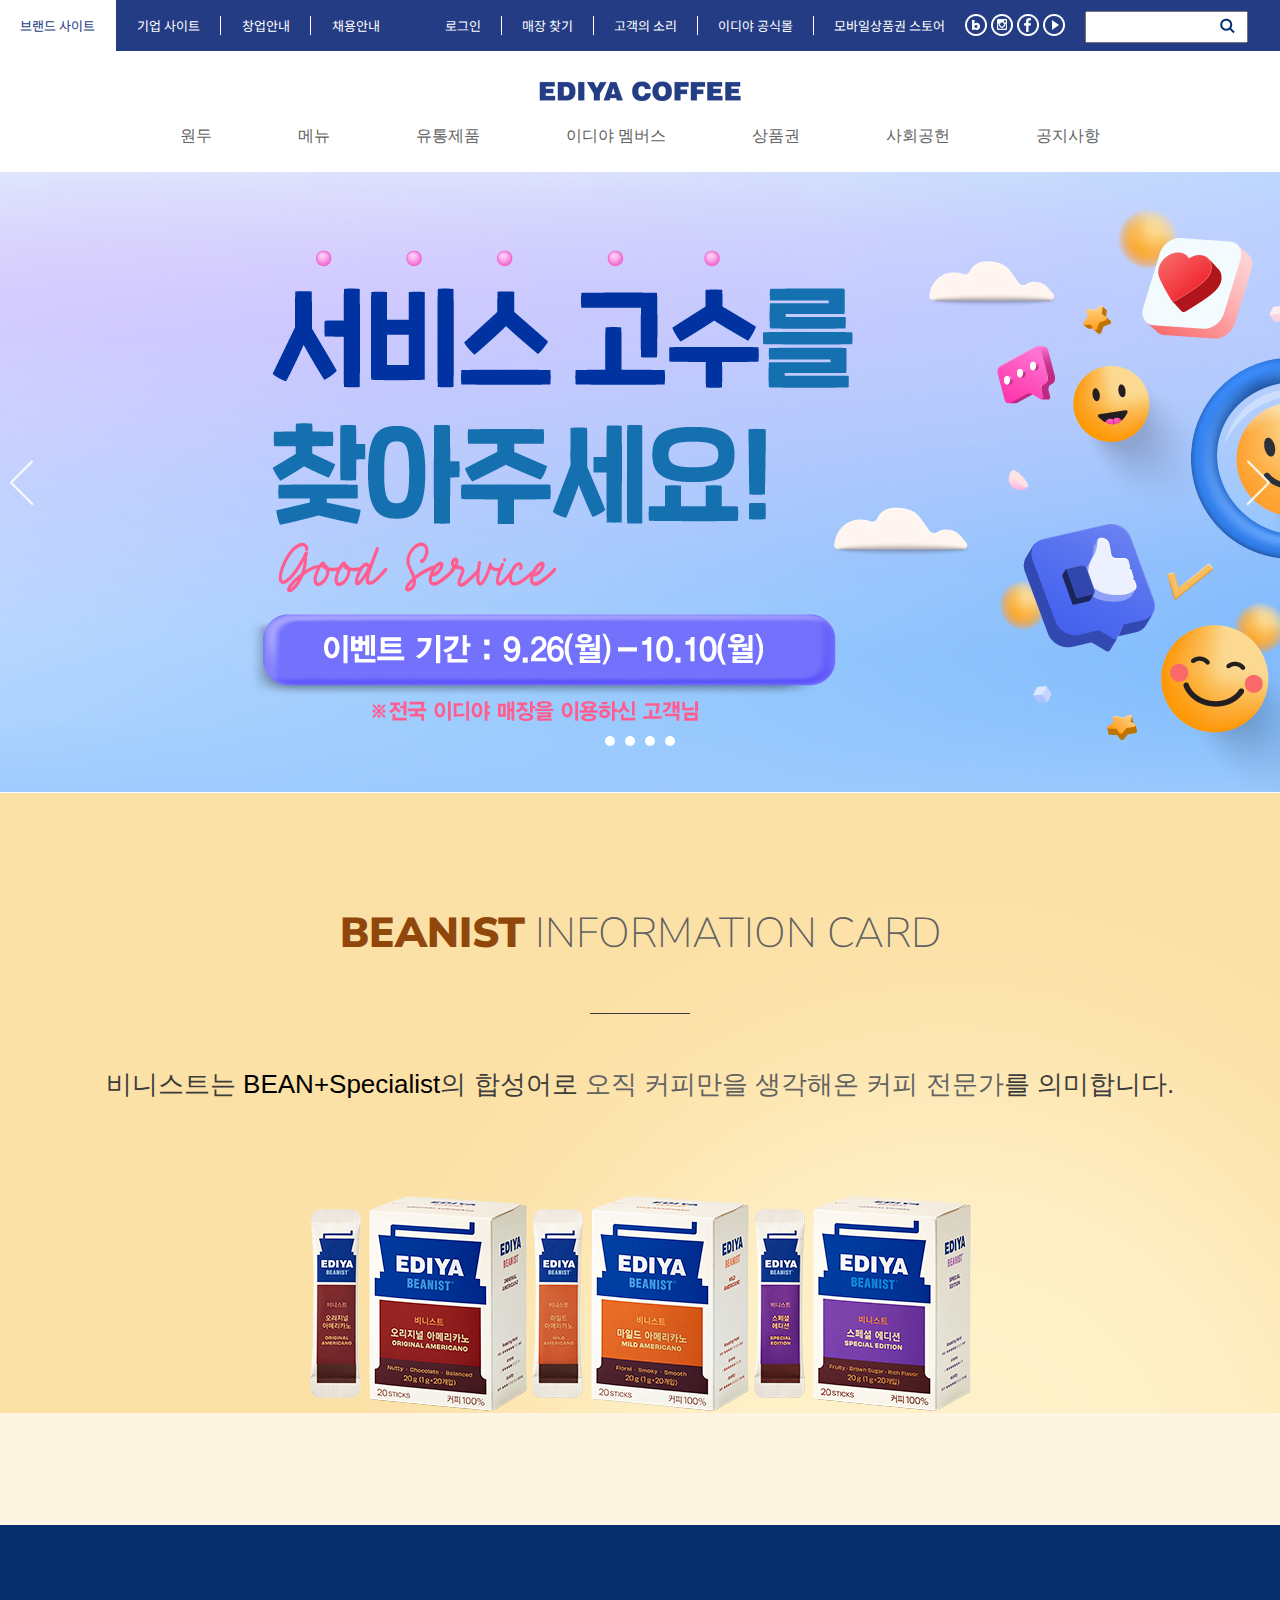
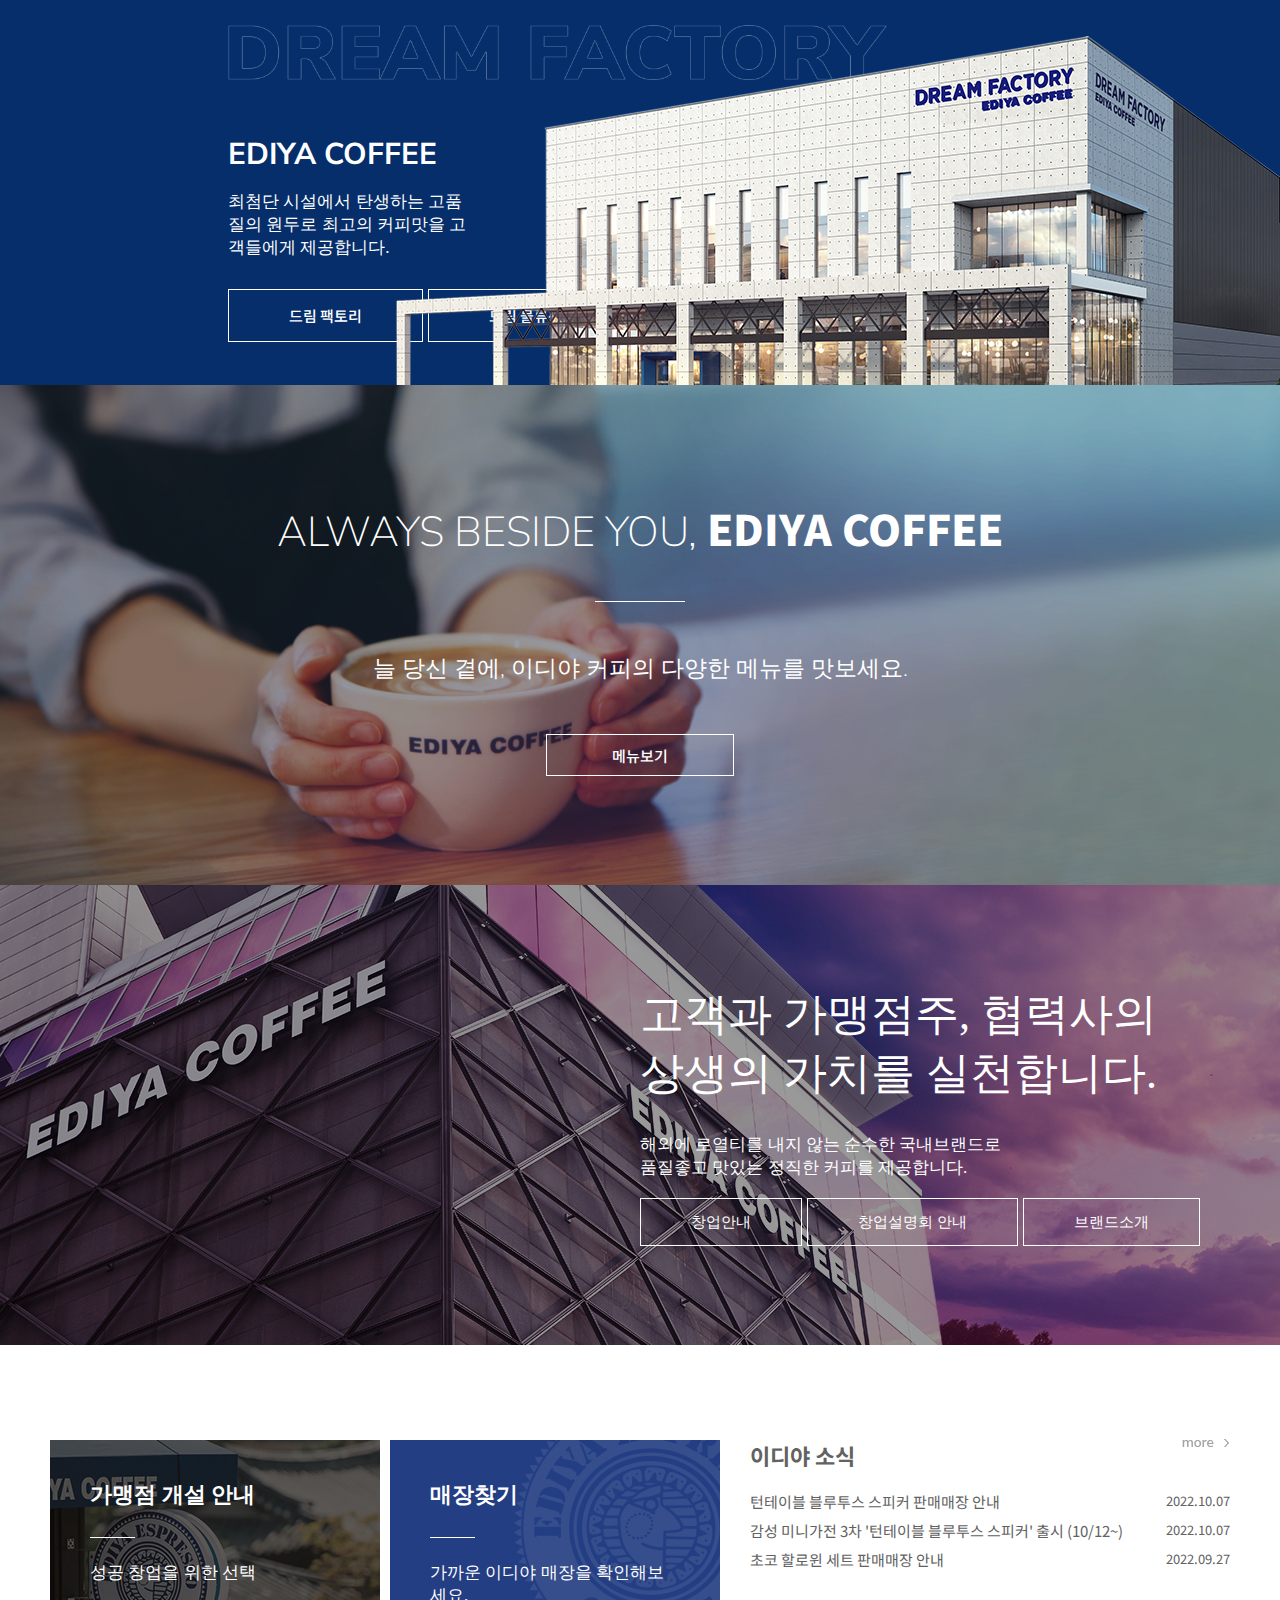
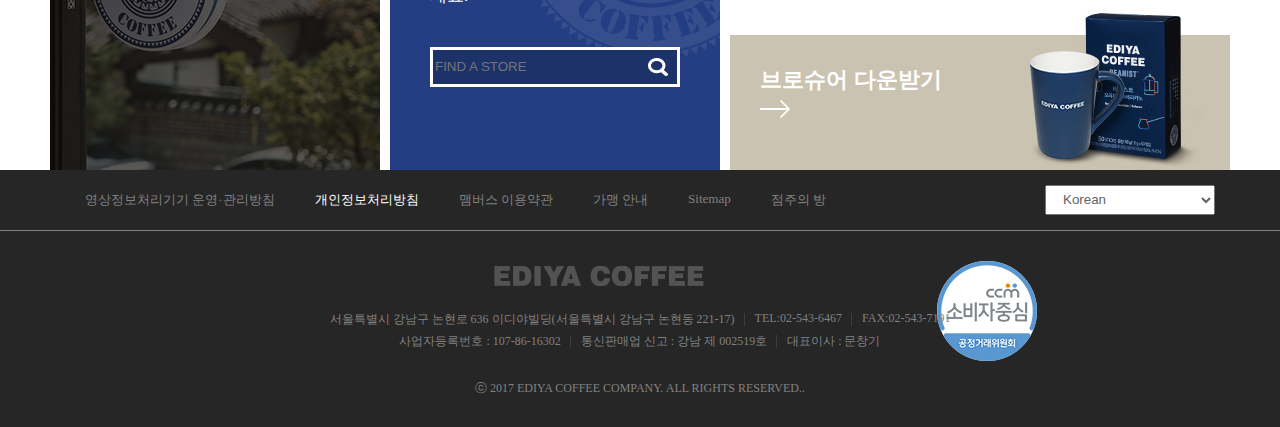
==== index.html @ 4449984d "edit" ====
<!DOCTYPE html>
<html lang="en">
<head>
    <meta charset="UTF-8">
    <meta http-equiv="X-UA-Compatible" content="IE=edge">
    <meta name="viewport" content="width=device-width, initial-scale=1.0">

    <meta property="og:url"                content="https://operation-cwal.github.io/EDIYA-COFFEE/" />
    <meta property="og:type"               content="website" />
    <meta property="og:title"              content="이디야 커피" />
    <meta property="og:description"        content="ediya coffee" />
    <meta property="og:image"              content="img/top_logo.gif" />
    
    <meta property="twitter:url"                content="https://operation-cwal.github.io/EDIYA-COFFEE/" />
    <meta property="twitter:card"               content="website" />
    <meta property="twitter:site"               content="img/top_logo.gif" />
    <meta property="twitter:title"              content="이디야 커피" />
    <meta property="twitter:description"        content="ediya coffee" />
    <meta property="twitter:image"              content="img/top_logo.gif" />

    
    
    <title>Document</title>
    
    <link rel = "stylesheet" href = "./css/EDIYA COFFEE_main page.css">
</head>
<body>
    <header class = "top_nav">
        <div class = "top_align">
            <ul class = "nav_1"> 
                <li class = "on">
                    <a href = "#"> 브랜드 사이트 </a>
                </li>
                <li>
                    <a href = "#"> 기업 사이트 </a>
                </li>
                <li>
                    <a href = "#"> 창업안내 </a>
                </li>
                <li>
                    <a href = "#"> 채용안내 </a>
                </li>
            </ul>
            <div class = "nav">
                <ul class = "nav_2">    
                    <li>
                        <a href = "#"> 로그인 </a>
                    </li>
                    <li>
                        <a href = "#"> 매장 찾기 </a>
                    </li>
                    <li>
                        <a href = "#"> 고객의 소리 </a>
                    </li>
                    <li>
                        <a href = "#"> 이디야 공식몰 </a>
                    </li>
                    <li>
                        <a href = "#"> 모바일상품권 스토어 </a>
                    </li>
                </ul>
                <div class = "icon">
                    <a href = "https://blog.naver.com/ediya-coffee"><img src = "img/top_sns01.png"></a>
                    <a href = "https://www.instagram.com/ediya.coffee/"><img src = "img/top_sns02.png"></a>
                    <a href = "https://www.facebook.com/iEDIYA"><img src = "img/top_sns03.png"></a>
                    <a href = "https://www.youtube.com/channel/UCK45lxAV_92LqR2DcQCP8Qg?view_as=subscriber"><img src = "img/top_sns04.png"></a>
                </div>
                <div class = "search">
                    <form action = "#" method="post" id = "ediyaSform">
                        <input type = "text" name = "search_key" id = "ediyaSearch" placeholder>
                        <a style = "cursor:pointer;" onclick = "ediyaSearch_c('')">
                            <span class = "blind">검색</span>
                        </a>
                    </form>
                </div>
            </div>
        </div>
        <div class = "title">
            <a href = "http://127.0.0.1:5500/EDIYA%20COFFEE/EDIYA%20COFFEE_main%20page.html"><img src = "./img/top_logo.gif" alt = ""></a>
            <ul class = "sub_title">
                <li>
                    <a href = "#">원두</a>
                </li>
                <li>
                    <a href = "#">메뉴</a>
                </li>
                <li>
                    <a href = "#">유통제품</a>
                </li>
                <li>
                    <a href = "#">이디야 멤버스</a>
                </li>
                <li>
                    <a href = "#">상품권</a>
                </li>
                <li>
                    <a href = "#">사회공헌</a>
                </li>
                <li>
                    <a href = "#">공지사항</a>
                </li>
            </ul>
        </div>
    </header>
    <main>
        <div class = "visual_1">
            <div class = "slider">
                <a href = "#"><img src = "./img/서비스고수 640.jpg" alt = "page1"></a>
                <a href = "#"><img src = "./img/하나원큐페이640.jpg" alt = "page2"></a>
                <a href = "#"><img src = "./img/타임립스 640.jpg" alt = "page3"></a>
                <a href = "#"><img src = "./img/살얼음식혜 640.jpg" alt = "page4"></a>
            </div>
            <div class = "page_btn">
                <div class = "page_a_btn">
                    <a href = "#"><img src="./img/main_visual_prev.png"></a>
                    <a href = "#"><img src="./img/main_visual_next.png"></a>
                </div>
                <ul class = "page_c_btn">
                    <li>
                        <input id = "page_c_btn_1" type = "checkbox">
                        <label for = "page_c_btn_1"> </label>
                    </li>
                    <li>
                        <input id = "page_c_btn_2" type = "checkbox">
                        <label for = "page_c_btn_2"> </label>
                    </li>
                    <li>
                        <input id = "page_c_btn_3" type = "checkbox">
                        <label for = "page_c_btn_3"> </label>
                    </li>
                    <li>
                        <input id = "page_c_btn_4" type = "checkbox">
                        <label for = "page_c_btn_4"> </label>
                    </li>
                </ul>
            </div>
        </div>
        <div class = "visual_2">
            <div class = "title_beanist">
            <h2>
                <em>BEANIST</em>
                INFORMATION CARD
            </h2>
            <H3>비니스트는 <em>BEAN+Specialist</em>의 합성어로 <em>오직 커피만을 생각해온 커피 전문가</em>를 의미합니다.</H3>
            </div>
            <div class = "beanist_pic">
                <ul>
                    <li class = "americano">
                        <a href = "#"><img src="./img/main_beanist_ame01.png"></a>
                        <a href = "#"><img src="./img/main_beanist_ame02.png"></a>
                        <a href = "#"><img src="./img/main_beanist_ame03.png"></a>
                    </li>
                    <li class = "latte">
                        <a href = "#"><img src="./img/main_beanist_latte01.png"></a>
                        <a href = "#"><img src="./img/main_beanist_latte02.png"></a>
                        <a href = "#"><img src="./img/main_beanist_latte03.png"></a>
                        <a href = "#"><img src="./img/main_beanist_latte04.png"></a>
                    </li>
                    <li class = "coffee_mix">
                        <a href = "#"><img src="./img/main_beanist_mix01.png"></a>
                        <a href = "#"><img src="./img/main_beanist_mix02.png"></a>
                    </li>
                </ul>
            </div>
        </div>
        <div class = "dream_factory">
            <div class = "df_text">
                <h2>
                <em>DREAM FACTORY</em>
                EDIYA COFFEE
                </h2>
                <p>
                    최첨단 시설에서 탄생하는 고품질의 원두로
                    <span>최고의 커피맛을 고객들에게 제공합니다.</span>
                </p>
                <div class = "df_link">
                    <a href = "#">드림 팩토리</a>
                    <a href = "#">드림 물류센터</a>
                </div>
            </div>
            <div class = "df_img">
                <img src="./img/dream_factory.png">
            </div>
        </div>
        <div class = "beside">
            <div class = "beside_title">
                <h2>ALWAYS BESIDE YOU, <em>EDIYA COFFEE</em></h2>
                <h3>늘 당신 곁에, 이디야 커피의 다양한 메뉴를 맛보세요.</h3>
            </div>
            <div class = "beside_menu">
                <a href = "#">메뉴보기</a>
            </div>
        </div>
        <div class = "brand">
            <div class = "brand_text">
                <div class = "brand_title">
                    <h2>
                        고객과 가맹점주, 협력사의 
                        <br>상생의 가치를 실천합니다.
                    </h2>
                    <p>
                        해외에 로열티를 내지 않는 순수한 국내브랜드로
                        <br>품질좋고 맛있는 정직한 커피를 제공합니다.
                    </p>
                </div>
                <div class = "brand_menu">
                    <a href = "#">창업안내</a>
                    <a href = "#">창업설명회 안내</a>
                    <a href = "#">브랜드소개</a>
                </div>
            </div>
        </div>
        <div class = "bottom_menu">
            <ul>
                <li class = "box_1">
                    <a href = "#"></a>
                    <h2>가맹점 개설 안내</h2>
                    <p>성공 창업을 위한 선택</p>
                </li>
                <li class = "box_2">
                    <h2>매장찾기</h2>
                    <p>가까운 이디야 매장을 확인해보세요.</p>
                    <div class = "store_search">
                        <form id = "findstore" method = "post">
                            <input type = "text" name = "search_key" id = "Searchstore" placeholder = "FIND A STORE">
                            <a style = "cursor:pointer;" onclick = "Searchstore('')">
                                <span class = "blind">검색</span>
                            </a>    
                        </form>
                    </div>
                </li>
            </ul>
            <div class = "box_3">
                <div class = "msg_board">
                    <div class = "msg_text">
                        <h2>이디야 소식</h2>
                        <div class = "more_btn">
                            <a href = "#">
                                <img src = "./img/main_news_more.png">
                            </a>
                        </div>
                    </div>
                    <div class = "msgs">
                        <ul>
                            <li>
                                <a href = "#">턴테이블 블루투스 스피커 판매매장 안내</a>
                                <span>2022.10.07</span>
                            </li>
                            <li>
                                <a href = "#">감성 미니가전 3차 '턴테이블 블루투스 스피커' 출시 (10/12~)</a>
                                <span>2022.10.07</span>
                            </li>
                            <li>
                                <a href = "#">초코 할로윈 세트 판매매장 안내</a>
                                <span>2022.09.27</span>
                            </li>
                        </ul>
                    </div>
                </div>
                <div class = "brochure">
                    <a href = "#"></a>
                    <h2>브로슈어 다운받기</h2>
                    <img src = "img/main_brochure_img.png">
                </div>
            </div>
        </div>
    </main>
    <footer>
        <div class = "bot_align">
            <div class = "bot_list">
                <ul class = "bot_nav">
                    <li>
                        <a href = "#"> 영상정보처리기기 운영·관리방침</a>
                    </li>
                    <li>
                        <a href = "#"> 개인정보처리방침</a>
                    </li>
                    <li>
                        <a href = "#"> 맴버스 이용약관</a>
                    </li>
                    <li>
                        <a href = "#"> 가맹 안내</a>
                    </li>
                    <li>
                        <a href = "#"> Sitemap</a>
                    </li>
                    <li>
                        <a href = "#"> 점주의 방</a>
                    </li>
                </ul>
                <select class = "bot_lang">
                    <option>Korean</option>
                    <option>English</option>
                    <option>chinese</option>
                </select>
            </div>
            <div class = "bot_ccm">
                <img src = "img/footer_ccm (1).png">
            </div>
            <div class = "bot_text">
                <div class = "bot_logo">
                    <img src = "img/bottom_logo.gif">
                </div>
                <div class = "bot_menu">
                    <ul class = "bot_address">
                        <li>
                            <span>서울특별시 강남구 논현로 636 이디야빌딩(서울특별시 강남구 논현동 221-17)</span>
                        </li>
                        <li>
                            <span>TEL:02-543-6467</span>
                        </li>
                        <li>
                            <span>FAX:02-543-7191</span>
                        </li>
                    </ul>
                    <ul class = "bot_address2">
                        <li>
                            <span>사업자등록번호 : 107-86-16302</span>
                        </li>
                        <li>
                            <span>통신판매업 신고 : 강남 제 002519호</span>
                        </li>
                        <li> 
                            <span>대표이사 : 문창기</span>
                        </li>
                    </ul>
                </div>
                <div class = "bot_copyright">
                    <p>ⓒ 2017 EDIYA COFFEE COMPANY. ALL RIGHTS RESERVED..</p>
                </div>
            </div>
        </div>
    </footer>
</body>
</html>
---- css/EDIYA COFFEE_main page.css ----
@import url("./common.css");
@import url("https://fonts.googleapis.com/css2?family=Noto+Sans+KR&display=swap");
@import url('https://fonts.googleapis.com/css2?family=Noto+Sans+KR:wght@400;500&display=swap');
@import url('https://fonts.googleapis.com/css2?family=Noto+Sans+KR:wght@400;500&family=Nunito+Sans:wght@900&display=swap');
@import url('https://fonts.googleapis.com/css2?family=Noto+Sans+KR:wght@400;500&family=Nunito+Sans:wght@200;900&display=swap');
/* *{
    border: 1px solid red;  
} */

/* ------------------------------헤더------------------------------ */

.top_nav{
    background-color: #fff;
    padding:0;
    display:block;
    position:relative;
}
.top_align{
    background-color: #243c84;
    justify-content: space-between;
    align-items: center;
    display:flex;
    font-family: 'Noto Sans KR', sans-serif;
}
.top_align .nav_1{
    display:flex;
    justify-content: center;
    align-items: center;
    flex-wrap:wrap;
}

.top_align .nav_1 li{
    font-size:13px;
    padding:16px 0;
}
.top_align .nav_1 li a{
    color:#fff;
}
.top_align .nav_2 li a{
    color:#fff;
}
.top_align .nav_2{
    display:flex;
    justify-content: center;
    align-items: center;
    flex-wrap:wrap;
}
.top_align .nav_2 li{
    margin:0 0 0 0;
    font-size:13px;
}
.top_align .icon{
    margin: 6px 20px 0 0;
}
.top_align .icon a{
    margin:0px auto;
}
.top_align .search form{
    position:relative;
    float:left;
    width:195px;
}
.top_align .search form input{
    width:163px; height:32px
}

.top_align .search form a{
    position:absolute;
    right:40px; top:10px;
    display:block;
    width:20px; height:30px;
    background:url("../img/icon_search.gif") no-repeat;
    text-decoration:none;
}
.top_align .search form a .blind{
    display:none;
}
.title{
    position:sticky;
    margin-top: 30px;
}
.title a{}
.title a img{
    display:flex;
    margin:0px auto;
}
.title ul{
    justify-content: center;
    align-items: center;
}
.title ul li{}
.title .sub_title{
    display:flex;
    justify-content: center;
    align-items: center;
}
.title .sub_title li{
    margin:25px 43px;
    font-size:16px;
}
.top_align .nav{
    display:flex;
}

.top_align .nav_1 li::before{
    content:"";
    border-left:1px solid #243c84;
    margin: 0 0 0 20px;
}
.top_align .nav_1 .on::before{
    border-left:0;
}
.top_align .nav_1 li::after{
    content:"";
    border-left:1px solid #fff;
    margin: 0 0 0 20px;
}
.top_align .nav_1 li:nth-child(4)::after{
    content:"";
    border-left:0;
}
.top_align .nav_1 .on{
    background-color: #fff;
    font-family: 'Noto Sans KR', sans-serif;
}
.top_align .nav_1 .on a{
    color:#243c84;
}

.top_align .nav .nav_2 li::after{
    content:"";
    border-left:1px solid #fff;
    margin:20px;
}

.top_align .nav .nav_2 li:nth-child(5)::after{
    margin:0 20px 0 0;
    border-left:0;
}

/* ------------------------------헤더 end------------------------------*/

/* ------------------------------메인 배너------------------------------ */
.visual_1{
    position:relative;
}
.visual_1 .slider{
    display:flex;
}
.visual_1 .slider a{}
.visual_1 .slider a:nth-child(1){}
.visual_1 .slider a:nth-child(2){}
.visual_1 .slider a:nth-child(3){}
.visual_1 .slider a:nth-child(4){}
.visual_1 .slider a img{}
.visual_1 .page_btn{
    width:100%;
}
.visual_1 .page_btn .page_a_btn{
    position:absolute;
    width:100%;
    top:50%;
}
.visual_1 .page_btn .page_a_btn a:nth-child(1){
    position: absolute;
    left:10px;
    top:0%;
    transform: translateY(-50%);
}
.visual_1 .page_btn .page_a_btn a:nth-child(2){
    position: absolute;
    right:10px;
    top:0%;
    transform: translateY(-50%);
}
.visual_1 .page_btn .page_c_btn{
    display:flex;
    position: absolute;
    top:90%; right:50%;
    transform:translateX(50%)
}
.visual_1 .page_btn .page_c_btn input{
    display:none;
}
.visual_1 .page_btn .page_c_btn label{
    display :block;
    width : 10px; height:10px;
    background-color: #fff;
    border-radius: 100%;
    margin: 5px;
}
.visual_1 .page_btn .page_c_btn label:hover{
    background-color: #243c84;
}
.visual_1 .page_btn .page_c_btn input:checked + label{
    background-color: #243c84;
}


/* ------------------------------메인 배너 end-------------------------------- */

/* ------------------------------비니스트 배너-------------------------------- */

.visual_2{
    background: url("../img/main_beanist_bg.gif");
    padding:112px 0 80px;
}

.visual_2 .title_beanist{
}
.visual_2 .title_beanist h2{
    text-align: center;
    font-family: "Nunito Sans", sans-serif;
    font-weight: 100;
    font-size: 42px;
}
.visual_2 .title_beanist h2::after{
    content:"";
    width:100px; height:1px;
    background: #3c3c3c;
    display:block;
    margin:51px auto 0;
}

.visual_2 .title_beanist h2 em{
    font-weight: 900;
    display: inline-block;
    color:#90470c;
    font-style: normal;
}

.visual_2 .title_beanist h3{
    margin:53px 0 60px;
    font-size: 26px;
    text-align: center;
    font-weight: 100;
    color :#3c3c3c;
    font-family: "Noto Sans SC", sans-serif;
}
.visual_2 .title_beanist h3 em:nth-of-type(1){
    font-weight: 500;
    font-style: normal;
    color:#000;
}
.visual_2 .title_beanist h3 em:nth-of-type(2){
    font-weight: 500;
    font-style: normal;
}

.visual_2 .beanist_pic ul{
    display:flex;
    justify-content: flex-start;
    align-items: center;
    text-align: center;
    height:283px;
}
.visual_2 .beanist_pic ul .americano{
    flex-shrink:0;
    width:100%;
}
.visual_2 .beanist_pic ul .americano a{}
.visual_2 .beanist_pic ul .americano a img{}


.visual_2 .beanist_pic ul.latte{
    flex-shrink:0;
    width:100%;
}
.visual_2 .beanist_pic ul .latte a{}
.visual_2 .beanist_pic ul .latte a img{}

.visual_2 .beanist_pic ul .coffee_mix{
    flex-shrink:0;
    width:100%;
}
.visual_2 .beanist_pic ul .coffee_mix a{}
.visual_2 .beanist_pic ul .coffee_mix a img{}

/* ------------------------------비니스트 배너 end------------------------------ */

/* ------------------------------드림 팩토리------------------------------ */

.dream_factory{
    background: url("../img/dream_factory_bg.gif");
    margin:0 auto;
    height:460px;
    background-size: cover;
    position: relative;
    text-align: left;
}
.dream_factory .df_text{
    margin:0 10%;
    padding: 100px 100px 0 100px;
}
.dream_factory .df_text h2{
    font-family: 'Noto Sans KR', sans-serif;
    font-family: 'Nunito Sans', sans-serif;
    color:#fff;
}
.dream_factory .df_text h2 em{
    text-indent: -9999px;
    font-size: 80px;
    display:block;
    font-weight: 900;
    background: url("../img/dream_factory_txt.png") no-repeat;
    background-size: 80%;
}
.dream_factory .df_text p{
    font-size:17px;
    color:#fff;
    padding:15px 0;
    width:30%;
}
.dream_factory .df_text p span{
    font-size:17px;
    color:#fff;
}
.dream_factory .df_text .df_link{
    margin: 30px 0;
    width: 500px;
}
.dream_factory .df_text .df_link a{
    color:#fff;
    border:1px solid #fff;
    font-family: 'Noto Sans KR', sans-serif;
    font-size:15px;
    padding:15px 60px;
    margin: 3px 0 4px;
    font-weight: 500;
}
.dream_factory .df_text .df_link a:nth-child(1){}
.dream_factory .df_text .df_link a:nth-child(2){}
.dream_factory .df_img{
    position:absolute;
    margin: 0 -160px 0 0;
    right:0;
    bottom:0;
}
/* ------------------------------드림 팩토리 end------------------------------ */

/* ------------------------------비사이드------------------------------ */
.beside{
    background: url("../img/block02_bg\ \(1\).jpg");
    height:500px;
    background-size: cover;
    text-align: center;
}
.beside h2{
    font-family: 'Nunito Sans', sans-serif;
    color: #fff;
    font-size: 42px;
    font-weight: 100;
    padding: 112px 0 0;
}
.beside h2 em{
    font-family: 'Noto Sans KR', sans-serif;
    color: #fff;
    font-style: normal;
    font-weight: 900;
}
.beside h2::after{
    content: "";
    background: #fff;
    display:block;
    width:90px; height:1px;
    margin:40px auto 0;
}
.beside h3{
    margin:50px auto;
    color: #fff;
    font-family: 'Nunito Sans', sans-serif;
    font-weight: 100;
}
.beside_menu{
    border:1px solid #fff;
    font-size: 15px;
    font-family: 'Noto Sans KR', sans-serif;
    padding:10px;
    font-weight: 500;
    width:188px;height: 42px;
    margin:0 auto;
}
.beside_menu a{
    color:#fff;
}

/* ------------------------------비사이드 end------------------------------ */

/* ------------------------------브랜드------------------------------ */

.brand{
    background: url("../img/company_bg\ \(1\).jpg");
    background-size: cover;
    height:460px;
    text-align:left;
    padding:100px 0 0 50%;
}
.brand .brand_text{}
.brand .brand_text .brand_title h2{
    color:#fff;
    font-size: 44px;
    font-weight: 100;
}
.brand p{
    color:#fff;
    margin:30px auto;
    font-size: 17px;
}
.brand_menu{}
.brand_menu a{
    border:1px solid #fff;
    color:#fff;
    font-size:15px;
    padding: 15px 50px;
    font-weight: 550;
}
.brand_menu a:nth-child(1){}
.brand_menu a:nth-child(2){}
.brand_menu a:nth-child(3){}

/* ------------------------------브랜드 end------------------------------ */

/* ------------------------------하단 메뉴------------------------------ */

.bottom_menu{
    display:flex;
    align-items:flex-end;
    margin:2% auto 0;
    justify-content: center;
}
.bottom_menu ul{
    display:flex;
}

.bottom_menu ul .box_1{
    background: url("../img/main_franchise_bg\ \(1\).jpg");
    width:330px; height:330px;
    padding:40px;
}
.bottom_menu ul .box_1 a{}
.bottom_menu ul .box_1 h2{
    font-size:22px;
    color:#fff;
}
.bottom_menu ul .box_1 p::before{
    content:"";
    border-bottom:1px solid #fff;
    margin:27px 0 23px 0;
    display:block;
    width:45px;
}
.bottom_menu ul .box_1 p{
    font-size:17px;
    color:#fff;
}

.bottom_menu ul .box_2{
    background: url("../img/main_store_bg\ \(1\).jpg");
    width:330px; height:330px;
    padding: 40px;
    margin:0 10px 0 10px;
}
.bottom_menu ul .box_2 h2{
    font-size:22px;
    color:#fff;
}
.bottom_menu ul .box_2 p{
    font-size:17px;
    color:#fff;
}
.bottom_menu ul .box_2 p::before{
    content:"";
    border-bottom:1px solid #fff;
    margin:27px 0 23px 0;
    display:block;
    width:45px;
}
.bottom_menu ul .box_2 .store_search{
    position:relative;
}
.bottom_menu ul .box_2 .store_search form{}
.bottom_menu ul .box_2 .store_search form input{
    width:100%; height:40px;
    margin:40px 0;
    background-color: #1c3269;
    border:3px solid #fff;
}

.bottom_menu ul .box_2 .store_search form a{
    position:absolute;
    right:0px; top:32%;
    font-size:35px;
    background: url("../img/main_store_btn.png") no-repeat;
    display: block;
    text-decoration: none;
    width:44px; height:44px;
}
.bottom_menu ul .box_2 .store_search form a .blind{
    display: none;
}

.bottom_menu .box_3{
    display:block;
    position: relative;
}
.bottom_menu .box_3 .msg_board{
    margin: 8px 0 0 20px;
    padding:12% 0 0 0;
    
}
.bottom_menu .box_3 .msg_board .msg_text{
    display:flex;
    justify-content: space-between;
    font-family: 'Noto Sans KR', sans-serif;
}
.bottom_menu .box_3 .msg_board h2{
    font-size:22px;
    margin-bottom: 20px;
}

.bottom_menu .box_3 .msg_board .more_btn{
    width:10%;
}
.bottom_menu .box_3 .msg_board .more_btn a{}

.bottom_menu .box_3 .msg_board .msgs{}
.bottom_menu .box_3 .msg_board .msgs ul{
    display:block;
    margin:0;
    width:480px;
    font-family: 'Noto Sans KR', sans-serif;
}
.bottom_menu .box_3 .msg_board .msgs ul li{}
.bottom_menu .box_3 .msg_board .msgs ul li:nth-child(1){
    display:flex;
    justify-content: space-between;
}
.bottom_menu .box_3 .msg_board .msgs ul li:nth-child(1) a{
    font-size:15px;
}
.bottom_menu .box_3 .msg_board .msgs ul li:nth-child(1) span{

    font-size:13px;
}
.bottom_menu .box_3 .msg_board .msgs ul li:nth-child(2){
    display:flex;
    justify-content: space-between;
    margin:8px 0;
}
.bottom_menu .box_3 .msg_board .msgs ul li:nth-child(2) a{
    font-size:15px;
}
.bottom_menu .box_3 .msg_board .msgs ul li:nth-child(2) span{
    font-size:13px;
}
.bottom_menu .box_3 .msg_board .msgs ul li:nth-child(3){
    display:flex;
    justify-content: space-between;
}
.bottom_menu .box_3 .msg_board .msgs ul li:nth-child(3) a{
    font-size:15px;
}
.bottom_menu .box_3 .msg_board .msgs ul li:nth-child(3) span{
    font-size:13px;
}
.bottom_menu .box_3 .brochure{
    background-color:rgb(203,195,178);
    height:135px;
    position:relative;
    margin-top:65px;
    padding:30px;
}
.bottom_menu .box_3 .brochure a{}
.bottom_menu .box_3 .brochure h2{
    font-size:22px;
    color:#fff;
    background: url("../img/main_brochure_arrow.png") no-repeat bottom left;
    padding: 0 0 24px 0;
}
.bottom_menu .box_3 .brochure img{
    position:absolute;
    right:5%;
    top:-20%;
}

/* ------------------------------하단 메뉴 end------------------------------ */

/* ------------------------------풋터------------------------------ */

.bot_align{
    background-color: #262626;
}
.bot_align .bot_list{
    display: flex;
    width:1180px;
    padding:15px;
    align-items: center;
    justify-content: space-between;
    margin:0 auto;
}
.bot_align .bot_list .bot_nav{
    display:flex;
}
.bot_align .bot_list .bot_lang{
    width:170px; height:30px;
    padding:0px 13px;
}
.bot_align .bot_list .bot_nav li{
    font-size: 0;
    padding: 0 20px;
}
.bot_align .bot_list .bot_nav li a{
    font-size:13px;
    color:#818181;
}
.bot_align .bot_list .bot_nav li:nth-of-type(2) a{
    color :#fff;
}

.bot_align .bot_ccm{
    position:relative;
}
.bot_align .bot_ccm::before{
    content : "";
    border-bottom: 1px solid #818181;
    display:block;
    margin-bottom: 30px;
}
.bot_align .bot_ccm img{
    position:absolute;
    right:19%;
}
.bot_align .bot_text{
    text-align: center;
    font-size: 12px;
    position:relative;
    width:100%;
    margin-top:80px;
}
.bot_align .bot_text .bot_logo{
    position:absolute;
    right:45%; top:-30%;
    margin:-10px 0;
}
.bot_align .bot_text .bot_logo img{}

.bot_align .bot_text .bot_address{
    display: flex;
    justify-content: center;
    margin:0 auto 5px;
}

.bot_align .bot_text .bot_address2{
    display: flex;
    justify-content: center;
    margin:0 auto;
}
.bot_align .bot_text .bot_address li{}
.bot_align .bot_text .bot_address li span{
    color:#818181;
}
.bot_align .bot_text .bot_address2 li span{
    color:#818181;
}
.bot_align .bot_text .bot_address li:nth-child(1){
    background: url("../img/footer_line.gif") no-repeat right;
    margin-right:10px; padding-right:10px;
}
.bot_align .bot_text .bot_address li:nth-child(2){
    background: url("../img/footer_line.gif") no-repeat right;
    margin-right:10px; padding-right:10px;
}
.bot_align .bot_text .bot_address li:nth-child(3){}
.bot_align .bot_text .bot_address2 li:nth-child(1){
    background: url("../img/footer_line.gif") no-repeat right;
    margin-right:10px; padding-right:10px;
    display:inline-block;
}
.bot_align .bot_text .bot_address2 li:nth-child(2){
    background: url("../img/footer_line.gif") no-repeat right;
    margin-right:10px; padding-right:10px;
}
.bot_align .bot_text .bot_address2 li:nth-child(3){}

.bot_align .bot_text .bot_copyright{
    padding: 30px 0;
}
.bot_align .bot_text .bot_copyright p{
    color:#818181; 
}




/* ------------------------------풋터 end------------------------------ */
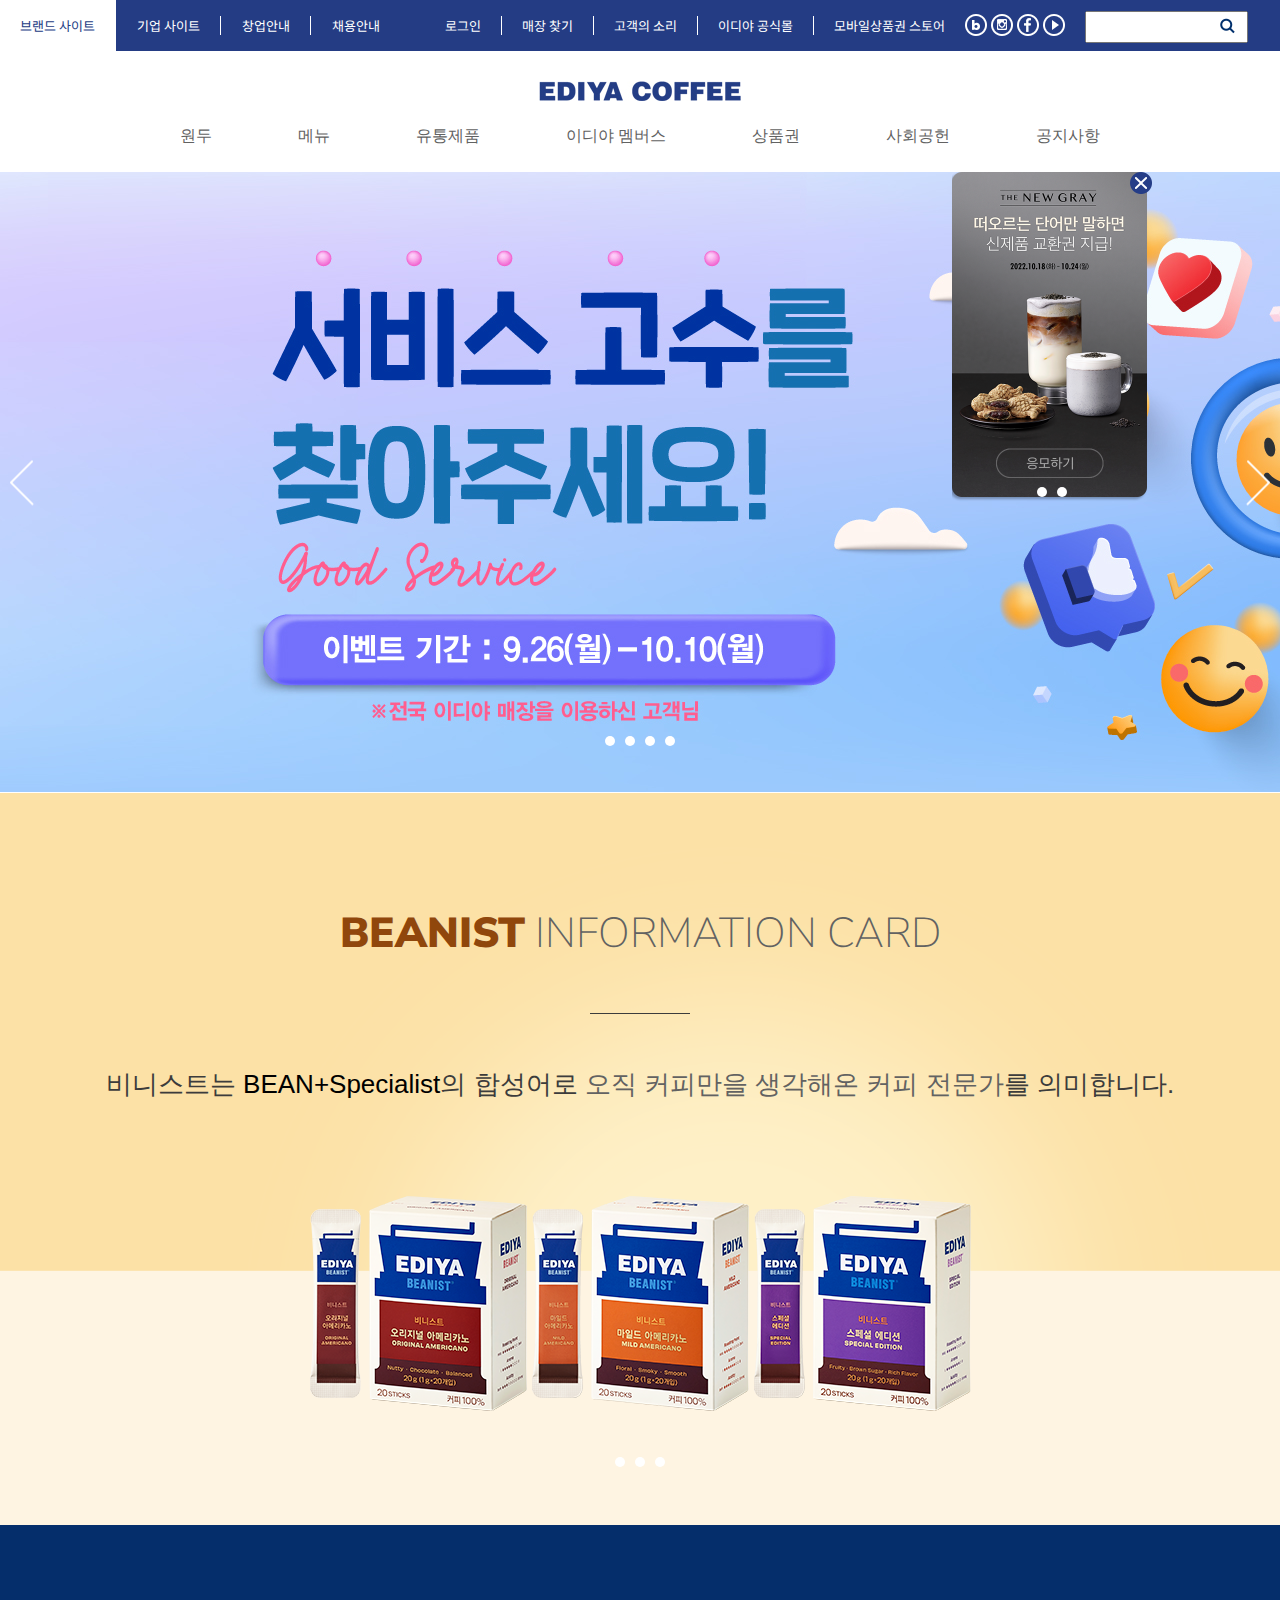
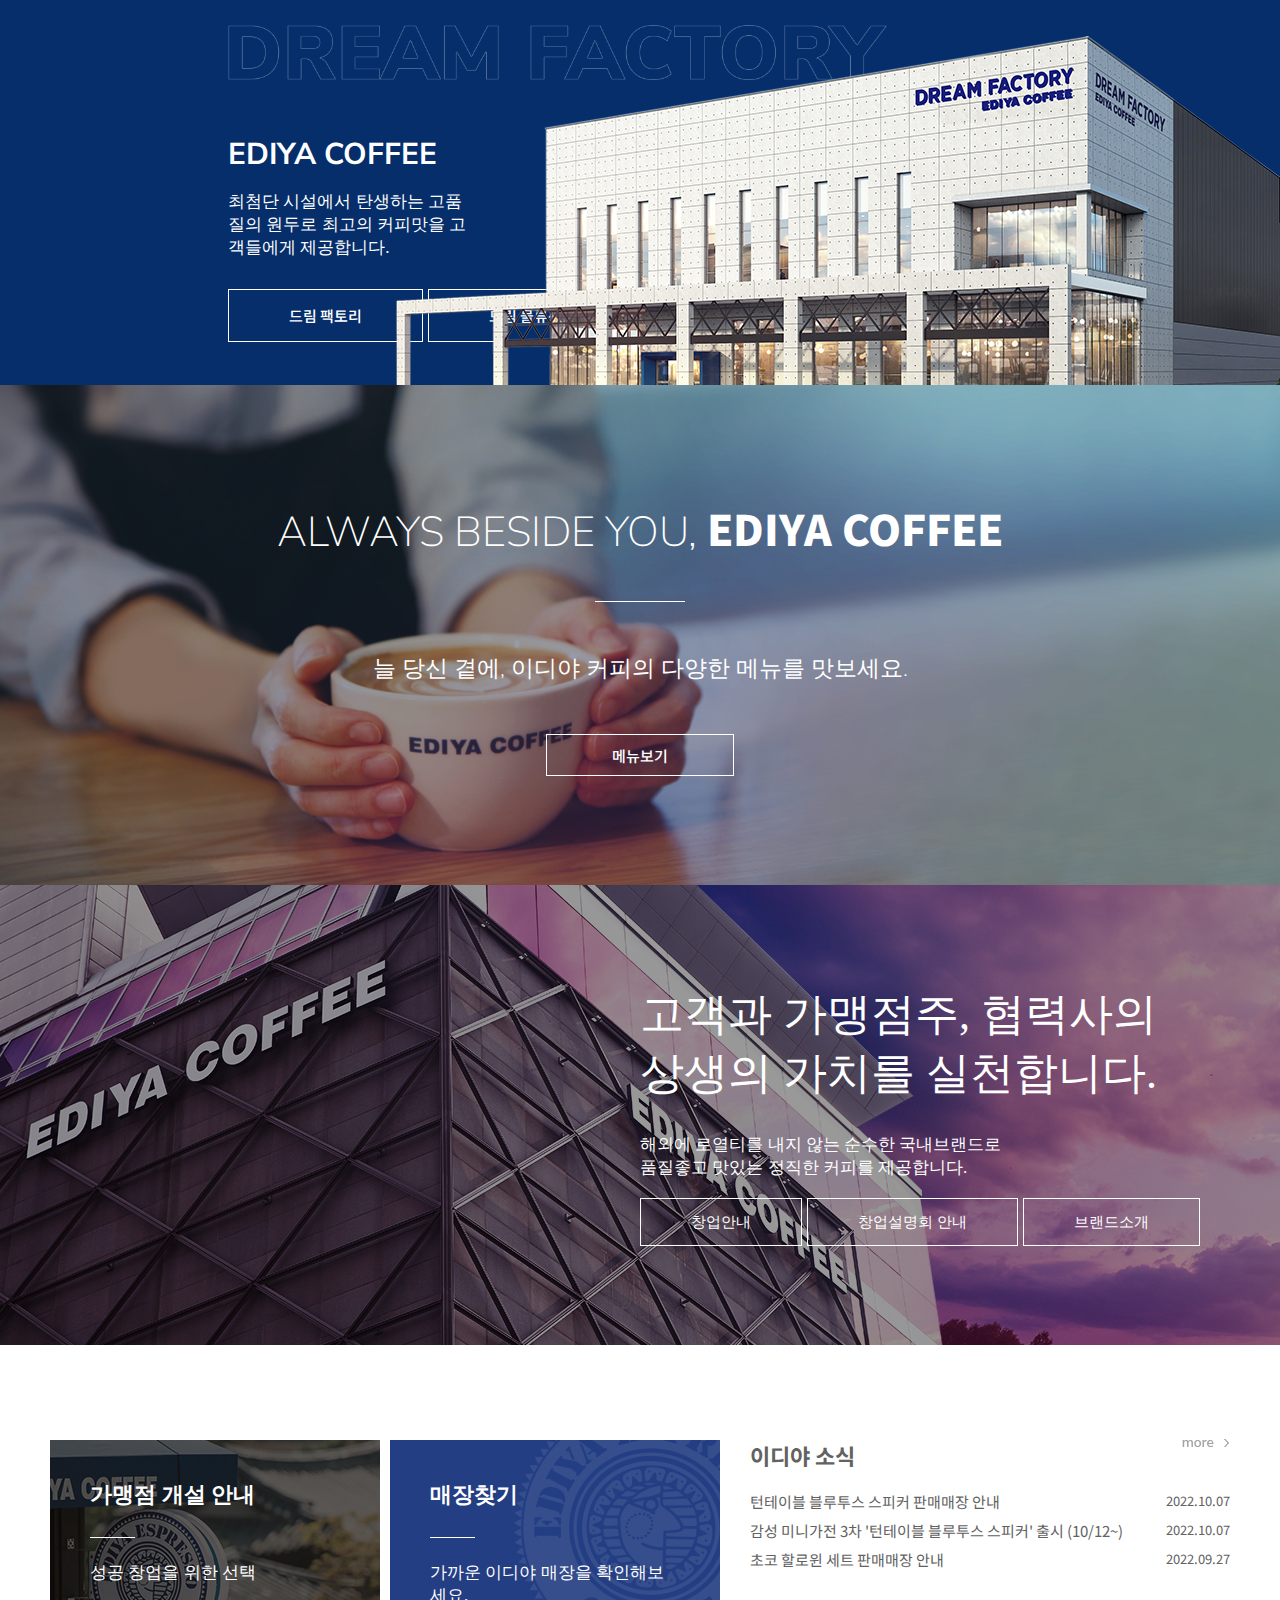
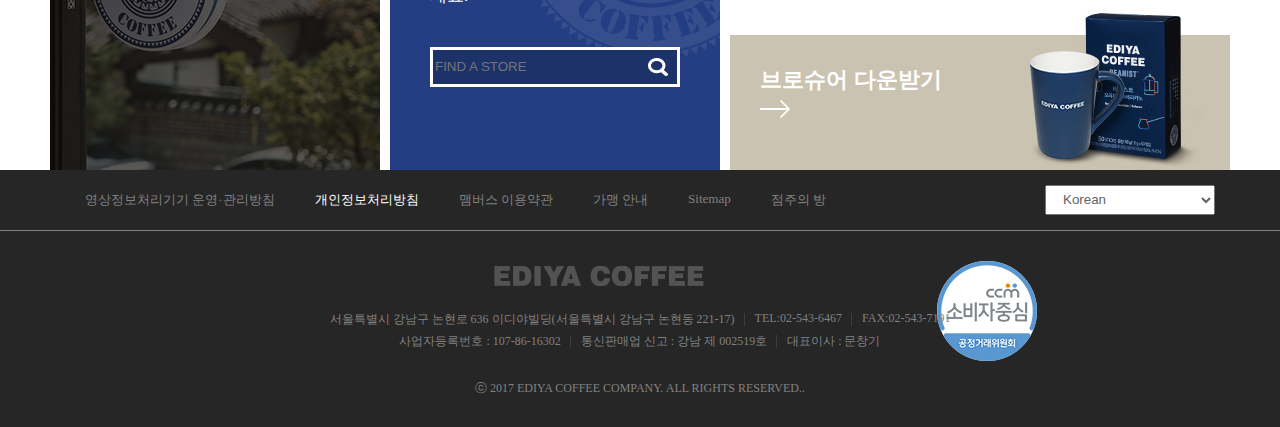
==== commit 98a893f0: "221019 (2)" ====
--- a/index.html
+++ b/index.html
@@ -25,6 +25,9 @@
     <link rel = "stylesheet" href = "./css/EDIYA COFFEE_main page.css">
 </head>
 <body>
+
+    <!-- ------------------------------헤더------------------------------ -->
+
     <header class = "top_nav">
         <div class = "top_align">
             <ul class = "nav_1"> 
@@ -101,7 +104,33 @@
                 </li>
             </ul>
         </div>
+        <div class = "main_banner">
+            <div class = "close_btn">
+                <a href = "#">
+                    <img src = "./img/main_event_bn_close.png">
+                </a>
+            </div>
+            <div class = "banner_slide">
+                <a href = "#"><img src = "./img/blackimja_bn.png"></a>
+                <a href = "#"><img src = "./img/cup_bn.png"></a>
+            </div>
+            <ul class = "banner_btn">
+                <li>
+                    <input id = "banner_btn_1" type = "checkbox">
+                    <label for = "banner_btn_1"> </label>
+                </li>
+                <li>
+                    <input id = "banner_btn_2" type = "checkbox">
+                    <label for = "banner_btn_2"> </label>
+                </li>
+            </ul>
+        </div>
     </header>
+
+    <!-- ------------------------------헤더 end------------------------------ -->
+
+    <!-- ------------------------------메인 배너------------------------------ -->
+
     <main>
         <div class = "visual_1">
             <div class = "slider">
@@ -135,39 +164,63 @@
                 </ul>
             </div>
         </div>
-        <div class = "visual_2">
-            <div class = "title_beanist">
+
+    <!-- ------------------------------메인 배너 end------------------------------ -->
+
+    <!-- ------------------------------비니스트 배너------------------------------ -->
+
+    <div class = "visual_2">
+        <div class = "title_beanist">
             <h2>
                 <em>BEANIST</em>
                 INFORMATION CARD
             </h2>
             <H3>비니스트는 <em>BEAN+Specialist</em>의 합성어로 <em>오직 커피만을 생각해온 커피 전문가</em>를 의미합니다.</H3>
-            </div>
-            <div class = "beanist_pic">
-                <ul>
-                    <li class = "americano">
-                        <a href = "#"><img src="./img/main_beanist_ame01.png"></a>
-                        <a href = "#"><img src="./img/main_beanist_ame02.png"></a>
-                        <a href = "#"><img src="./img/main_beanist_ame03.png"></a>
-                    </li>
-                    <li class = "latte">
-                        <a href = "#"><img src="./img/main_beanist_latte01.png"></a>
-                        <a href = "#"><img src="./img/main_beanist_latte02.png"></a>
-                        <a href = "#"><img src="./img/main_beanist_latte03.png"></a>
-                        <a href = "#"><img src="./img/main_beanist_latte04.png"></a>
-                    </li>
-                    <li class = "coffee_mix">
-                        <a href = "#"><img src="./img/main_beanist_mix01.png"></a>
-                        <a href = "#"><img src="./img/main_beanist_mix02.png"></a>
-                    </li>
-                </ul>
-            </div>
-        </div>
-        <div class = "dream_factory">
+        </div>
+        <div class = "beanist_pic">
+            <ul>
+                <li class = "americano">
+                    <a href = "#"><img src="./img/main_beanist_ame01.png"></a>
+                    <a href = "#"><img src="./img/main_beanist_ame02.png"></a>
+                    <a href = "#"><img src="./img/main_beanist_ame03.png"></a>
+                </li>
+                <li class = "latte">
+                    <a href = "#"><img src="./img/main_beanist_latte01.png"></a>
+                    <a href = "#"><img src="./img/main_beanist_latte02.png"></a>
+                    <a href = "#"><img src="./img/main_beanist_latte03.png"></a>
+                    <a href = "#"><img src="./img/main_beanist_latte04.png"></a>
+                </li>
+                <li class = "coffee_mix">
+                    <a href = "#"><img src="./img/main_beanist_mix01.png"></a>
+                    <a href = "#"><img src="./img/main_beanist_mix02.png"></a>
+                </li>
+            </ul>
+        </div>
+        <ul class = "beanist_btn">
+            <li>
+                <input id = "beanist_btn_1" type = "checkbox">
+                <label for = "beanist_btn_1"> </label>
+            </li>
+            <li>
+                <input id = "beanist_btn_2" type = "checkbox">
+                <label for = "beanist_btn_2"> </label>
+            </li>
+            <li>
+                <input id = "beanist_btn_3" type = "checkbox">
+                <label for = "beanist_btn_3"> </label>
+            </li>
+        </ul>
+    </div>
+
+    <!-- ------------------------------비니스트 배너 end------------------------------ -->
+    
+    <!-- ------------------------------드림팩토리------------------------------ -->
+    
+    <div class = "dream_factory">
             <div class = "df_text">
                 <h2>
-                <em>DREAM FACTORY</em>
-                EDIYA COFFEE
+                    <em>DREAM FACTORY</em>
+                    EDIYA COFFEE
                 </h2>
                 <p>
                     최첨단 시설에서 탄생하는 고품질의 원두로
@@ -182,18 +235,28 @@
                 <img src="./img/dream_factory.png">
             </div>
         </div>
-        <div class = "beside">
-            <div class = "beside_title">
-                <h2>ALWAYS BESIDE YOU, <em>EDIYA COFFEE</em></h2>
-                <h3>늘 당신 곁에, 이디야 커피의 다양한 메뉴를 맛보세요.</h3>
-            </div>
+
+    <!-- ------------------------------드림팩토리 end------------------------------ -->
+    
+    <!-- ------------------------------비사이드------------------------------ -->
+    
+    <div class = "beside">
+        <div class = "beside_title">
+            <h2>ALWAYS BESIDE YOU, <em>EDIYA COFFEE</em></h2>
+            <h3>늘 당신 곁에, 이디야 커피의 다양한 메뉴를 맛보세요.</h3>
+        </div>
             <div class = "beside_menu">
                 <a href = "#">메뉴보기</a>
             </div>
         </div>
-        <div class = "brand">
-            <div class = "brand_text">
-                <div class = "brand_title">
+
+    <!-- ------------------------------비사이드 end------------------------------ -->
+    
+    <!-- ------------------------------브랜드------------------------------ -->
+    
+    <div class = "brand">
+        <div class = "brand_text">
+            <div class = "brand_title">
                     <h2>
                         고객과 가맹점주, 협력사의 
                         <br>상생의 가치를 실천합니다.
@@ -210,9 +273,14 @@
                 </div>
             </div>
         </div>
-        <div class = "bottom_menu">
-            <ul>
-                <li class = "box_1">
+
+    <!-- ------------------------------브랜드 end------------------------------ -->
+    
+    <!-- ------------------------------하단 메뉴------------------------------ -->
+    
+    <div class = "bottom_menu">
+        <ul>
+            <li class = "box_1">
                     <a href = "#"></a>
                     <h2>가맹점 개설 안내</h2>
                     <p>성공 창업을 위한 선택</p>
@@ -265,6 +333,11 @@
             </div>
         </div>
     </main>
+    
+    <!-- ------------------------------하단 메뉴 end------------------------------ -->
+    
+    <!-- ------------------------------풋터------------------------------ -->
+    
     <footer>
         <div class = "bot_align">
             <div class = "bot_list">
@@ -331,5 +404,6 @@
             </div>
         </div>
     </footer>
+    <!-- ------------------------------풋터 end------------------------------ -->
 </body>
 </html>--- a/css/EDIYA COFFEE_main page.css
+++ b/css/EDIYA COFFEE_main page.css
@@ -138,6 +138,56 @@
     border-left:0;
 }
 
+.main_banner{
+    position: fixed;
+    z-index: 999;
+    width: 200px;
+    right:10%;
+    overflow:hidden;
+}
+.main_banner .close_btn{
+    position: absolute;
+    right:0px;
+}
+.main_banner .close_btn a{}
+.main_banner .close_btn a img{}
+
+.main_banner .banner_slide{
+    display: flex;
+    width: 100%;
+}
+.main_banner .banner_slide a{
+    width:100%;
+    display:block;
+    flex-shrink: 0;
+}
+.main_banner .banner_slide a img{
+    width: 100%;
+}
+
+.main_banner .banner_btn{
+    display:flex;
+    position: absolute;
+    bottom:0; right:50%;
+    transform:translateX(50%)
+} 
+.main_banner .banner_btn li input{
+    display:none;
+}
+.main_banner .banner_btn li label{
+    display :block;
+    width : 10px; height:10px;
+    background-color: #fff;
+    border-radius: 100%;
+    margin: 5px;
+} 
+.main_banner .banner_btn li label:hover{
+    background-color: #243c84;
+}
+
+.main_banner .banner_btn li input:checked + label{
+    background-color: #243c84;
+}
 /* ------------------------------헤더 end------------------------------*/
 
 /* ------------------------------메인 배너------------------------------ */
@@ -148,10 +198,6 @@
     display:flex;
 }
 .visual_1 .slider a{}
-.visual_1 .slider a:nth-child(1){}
-.visual_1 .slider a:nth-child(2){}
-.visual_1 .slider a:nth-child(3){}
-.visual_1 .slider a:nth-child(4){}
 .visual_1 .slider a img{}
 .visual_1 .page_btn{
     width:100%;
@@ -203,7 +249,9 @@
 
 .visual_2{
     background: url("../img/main_beanist_bg.gif");
+    background-size: cover;
     padding:112px 0 80px;
+    position: relative;
 }
 
 .visual_2 .title_beanist{
@@ -275,6 +323,30 @@
 }
 .visual_2 .beanist_pic ul .coffee_mix a{}
 .visual_2 .beanist_pic ul .coffee_mix a img{}
+
+.visual_2 .beanist_btn{
+    display:flex;
+    position: absolute;
+    top:90%; right:50%;
+    transform:translateX(50%)
+}
+.visual_2 .beanist_btn li input{
+    display: none;    
+}
+
+.visual_2 .beanist_btn li label{
+    display :block;
+    width : 10px; height:10px;
+    background-color: #fff;
+    border-radius: 100%;
+    margin: 5px;
+}
+.visual_2 .beanist_btn li label:hover{
+    background-color: #90470c;
+}
+.visual_2 .beanist_btn li input:checked + label{
+    background-color: #90470c;
+}
 
 /* ------------------------------비니스트 배너 end------------------------------ */
 
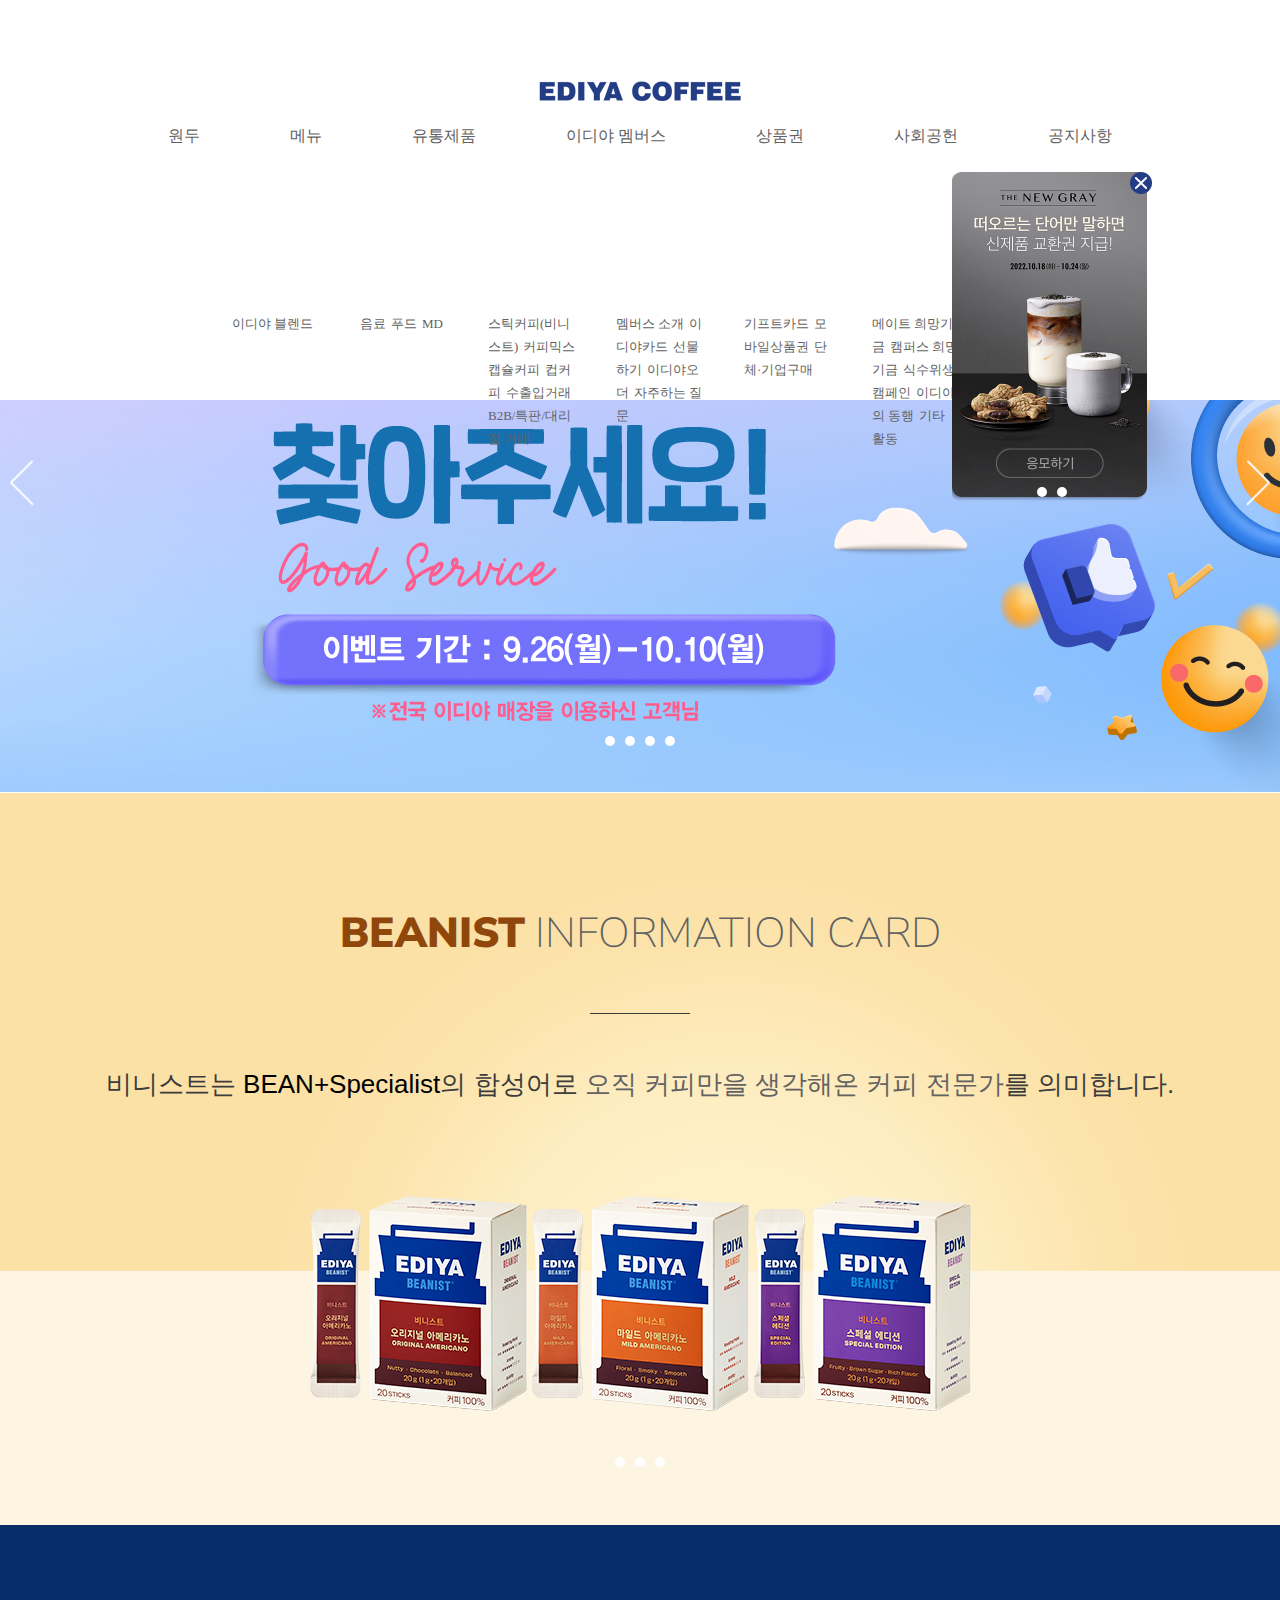
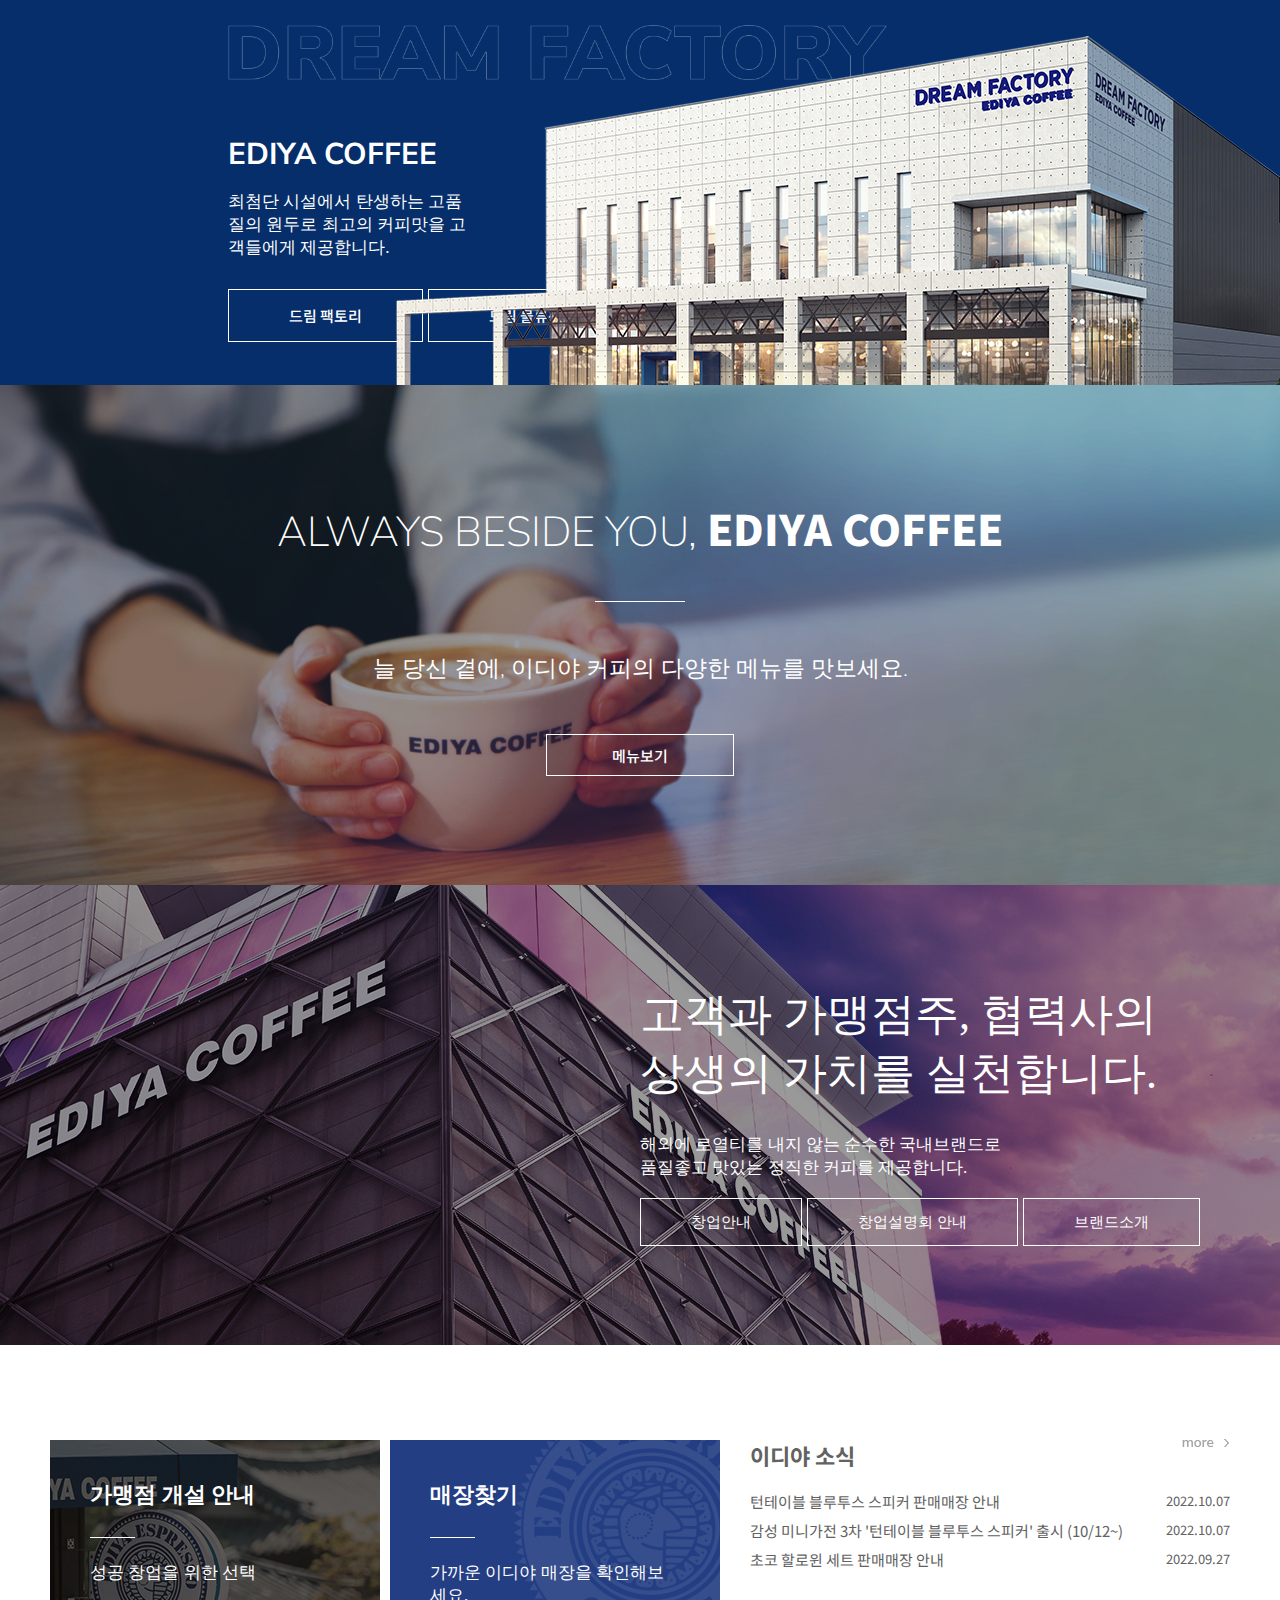
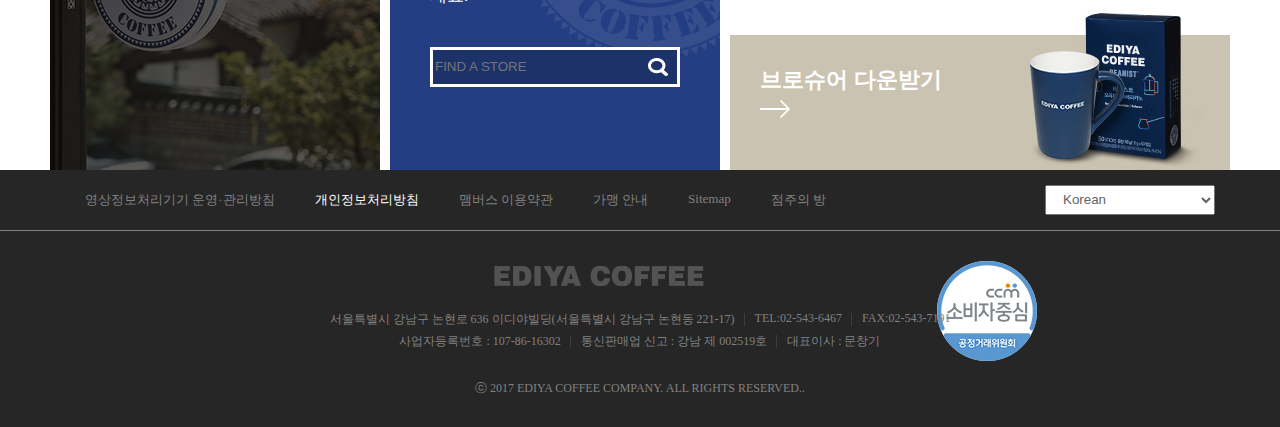
==== commit d7aa511b: "Update index.html" ====
--- a/index.html
+++ b/index.html
@@ -101,6 +101,51 @@
                 </li>
                 <li>
                     <a href = "#">공지사항</a>
+                </li>
+            </ul>
+        </div>
+        <div class = "under_subtitle">
+            <ul>
+                <li>
+                    <a href = "#">이디야 블렌드</a>
+                </li>
+                <li>
+                    <a href = "#">음료</a>
+                    <a href = "#">푸드</a>
+                    <a href = "#">MD</a>
+                </li>
+                <li>
+                    <a href = "#">스틱커피(비니스트)</a>
+                    <a href = "#">커피믹스</a>
+                    <a href = "#">캡슐커피</a>
+                    <a href = "#">컵커피</a>
+                    <a href = "#">수출입거래</a>
+                    <a href = "#">B2B/특판/대리점 거래</a>
+                </li>
+                <li>
+                    <a href = "#">멤버스 소개</a>
+                    <a href = "#">이디야카드</a>
+                    <a href = "#">선물하기</a>
+                    <a href = "#">이디야오더</a>
+                    <a href = "#">자주하는 질문</a>
+                </li>
+                <li>
+                    <a href = "#">기프트카드</a>
+                    <a href = "#">모바일상품권</a>
+                    <a href = "#">단체·기업구매</a>
+                </li>
+                <li>
+                    <a href = "#">메이트 희망기금</a>
+                    <a href = "#">캠퍼스 희망기금</a>
+                    <a href = "#">식수위생 캠페인</a>
+                    <a href = "#">이디야의 동행</a>
+                    <a href = "#">기타 활동</a>
+                </li>
+                <li>
+                    <a href = "#">이디야 소식</a>
+                    <a href = "#">이벤트</a>
+                    <a href = "#">홈카페 레시피</a>
+                    <a href = "#">이디야 유튜브</a>
                 </li>
             </ul>
         </div>
--- a/css/EDIYA COFFEE_main page.css
+++ b/css/EDIYA COFFEE_main page.css
@@ -46,7 +46,6 @@
     flex-wrap:wrap;
 }
 .top_align .nav_2 li{
-    margin:0 0 0 0;
     font-size:13px;
 }
 .top_align .icon{
@@ -78,6 +77,7 @@
 .title{
     position:sticky;
     margin-top: 30px;
+    z-index: 10;
 }
 .title a{}
 .title a img{
@@ -95,11 +95,49 @@
     align-items: center;
 }
 .title .sub_title li{
-    margin:25px 43px;
+    margin:25px 45px;
     font-size:16px;
 }
 .top_align .nav{
     display:flex;
+}
+
+.top_nav .under_subtitle{
+    width:100%;
+    position: absolute;
+    right: 0;
+    z-index: 9;
+}
+.top_nav .under_subtitle ul{
+    display: flex;
+    justify-content: space-between;
+    align-items:flex-start;
+    margin:0px auto;
+    width:70%;
+}
+.top_nav .under_subtitle:hover{   
+    transform: translateY(100%);
+}
+.top_nav .under_subtitle::after{
+    content: "";
+    display: block;
+    border-bottom:1px solid #fff;
+    width: 100%; top:90px; left:0;
+    position:fixed;
+    background-color: #fff;
+    height:500px;
+    z-index: -1;
+    transform: translateY(-100%);
+}
+
+
+.top_nav .under_subtitle ul li{
+    width:170px; margin:0 0 0 40px;
+    padding:0;
+}
+.top_nav .under_subtitle ul li a{
+    font-size:13px;
+    width:130px;
 }
 
 .top_align .nav_1 li::before{
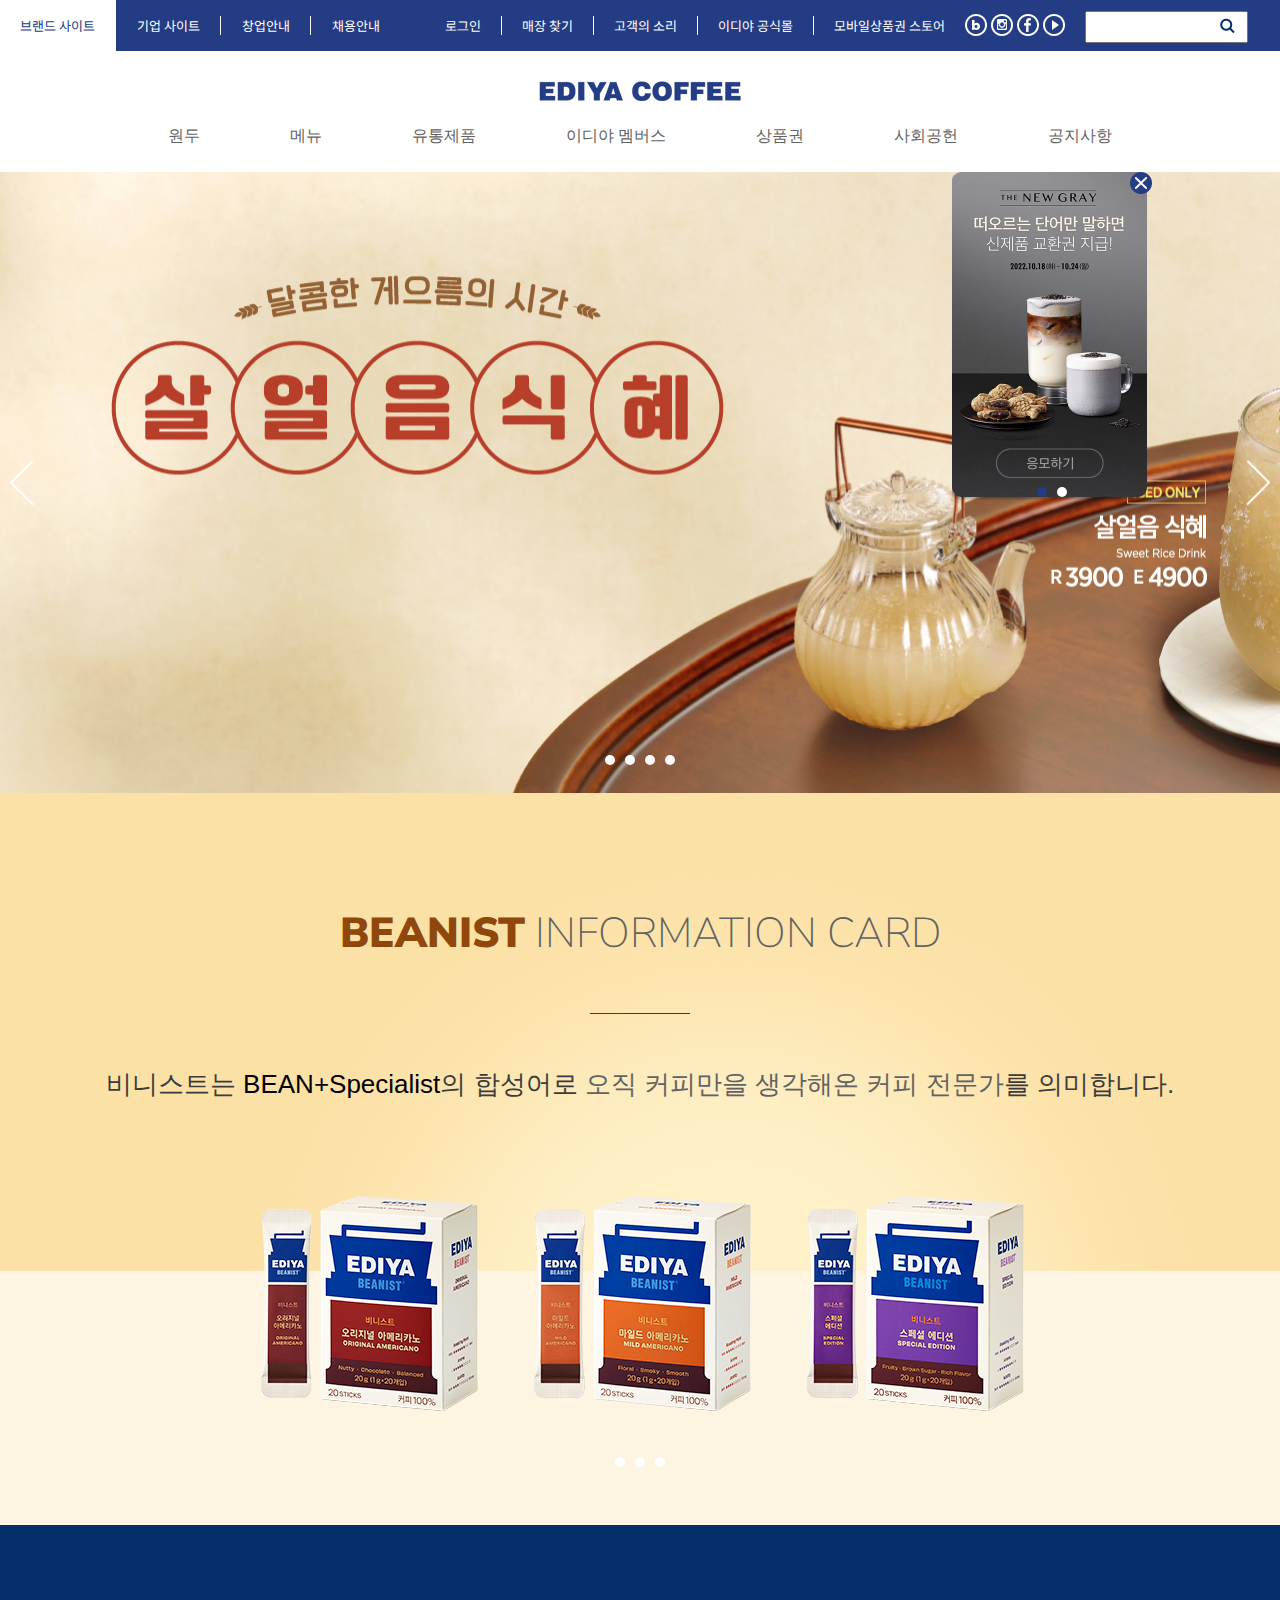
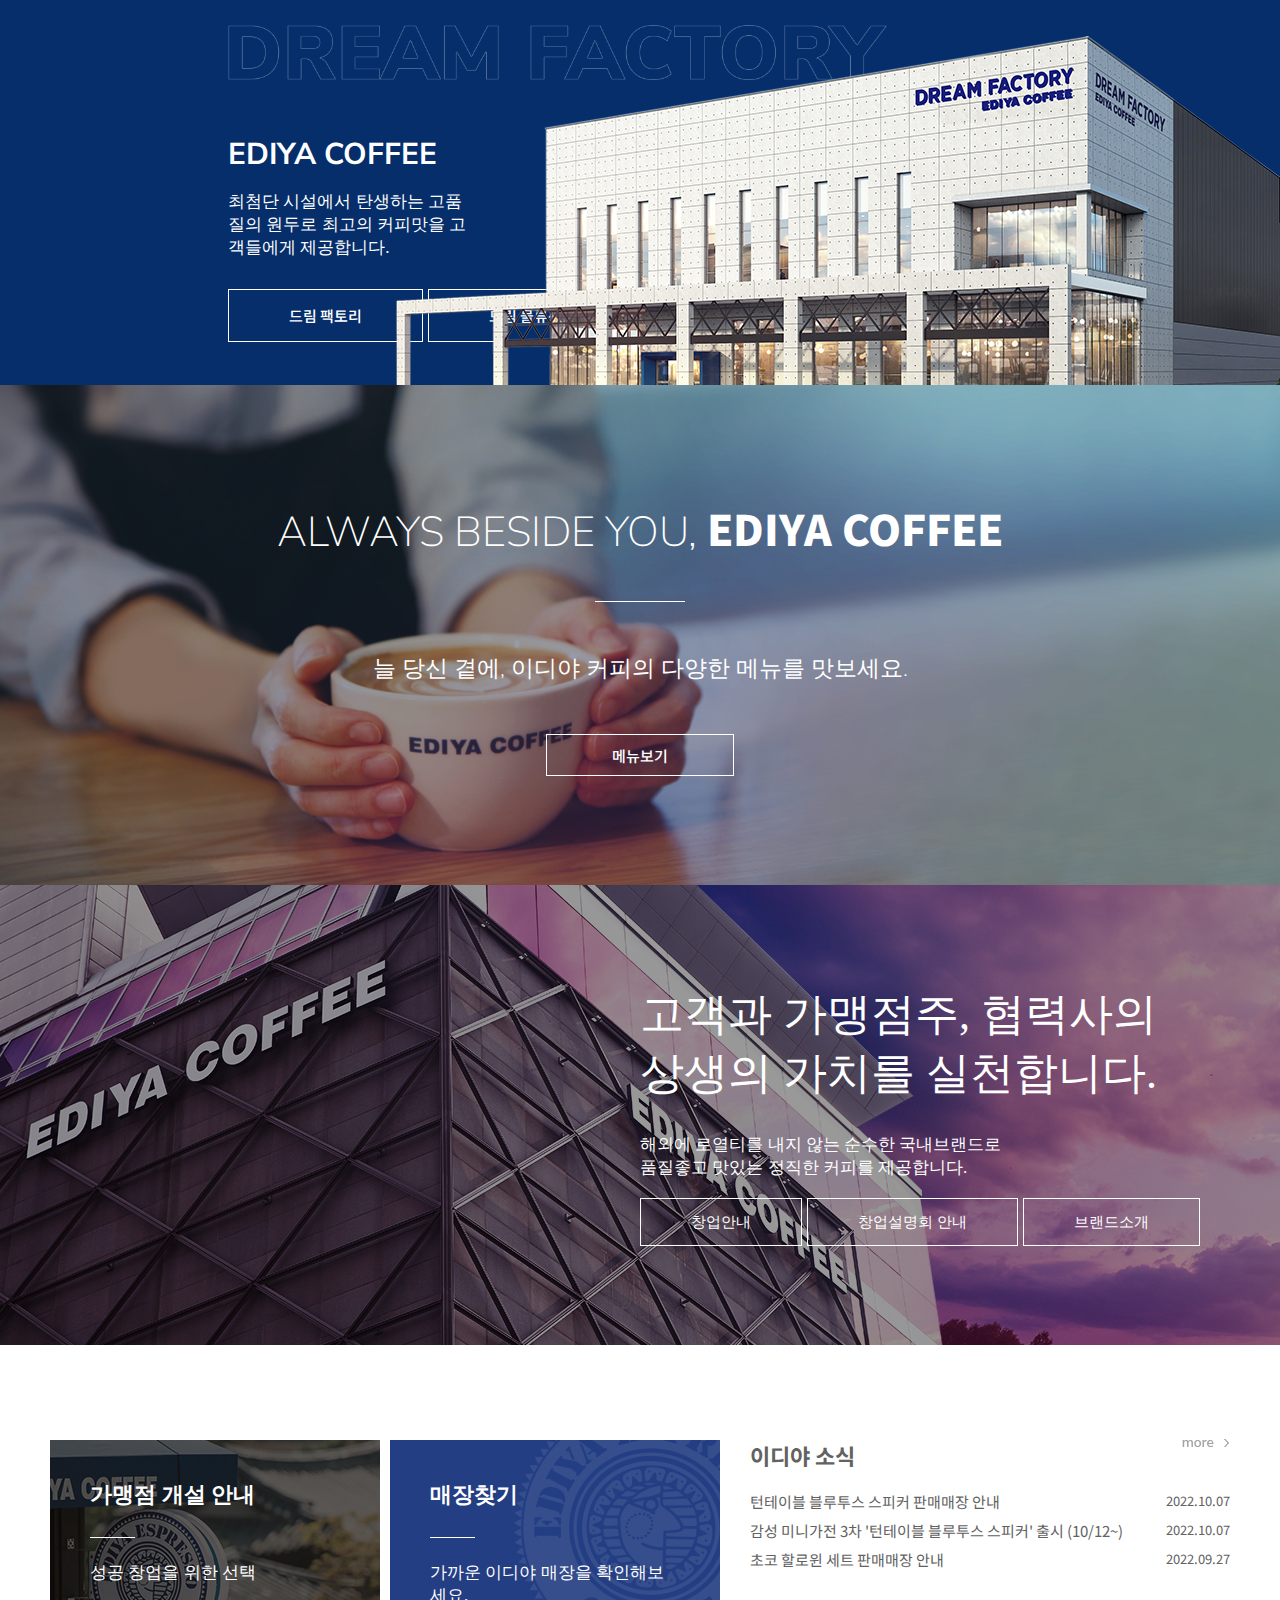
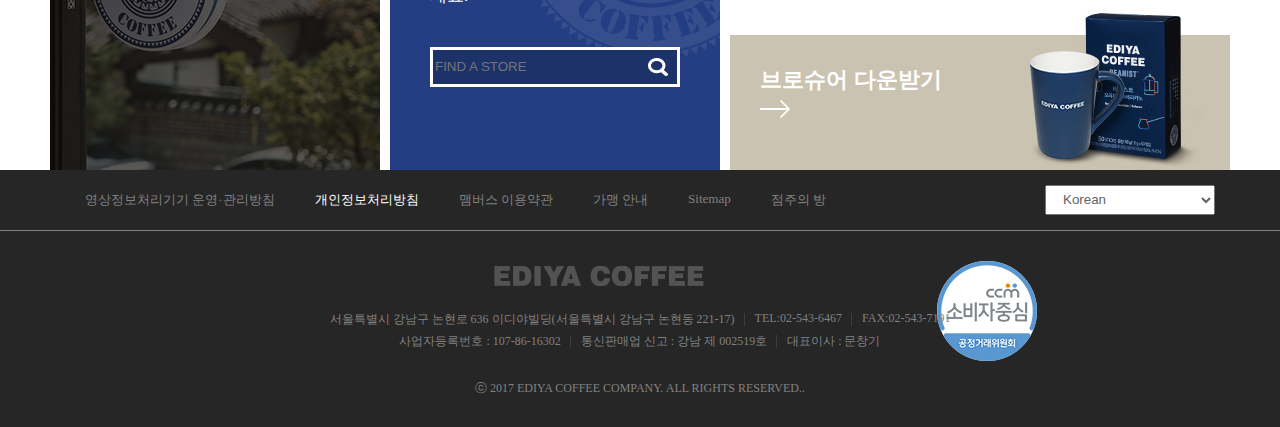
==== commit 20f9aff5: "20221104 (1)" ====
--- a/index.html
+++ b/index.html
@@ -20,9 +20,11 @@
 
     
     
-    <title>Document</title>
-    
+    <title>EDIYA COFFE</title>
+
     <link rel = "stylesheet" href = "./css/EDIYA COFFEE_main page.css">
+    <script src="https://ajax.googleapis.com/ajax/libs/jquery/3.6.1/jquery.min.js"></script>
+    <script defer src = "./javascript/EDIYA COFFEE_main page.js"></script>
 </head>
 <body>
 
@@ -162,7 +164,7 @@
             <ul class = "banner_btn">
                 <li>
                     <input id = "banner_btn_1" type = "checkbox">
-                    <label for = "banner_btn_1"> </label>
+                    <label for = "banner_btn_1" class = "on"> </label>
                 </li>
                 <li>
                     <input id = "banner_btn_2" type = "checkbox">
@@ -186,13 +188,13 @@
             </div>
             <div class = "page_btn">
                 <div class = "page_a_btn">
-                    <a href = "#"><img src="./img/main_visual_prev.png"></a>
-                    <a href = "#"><img src="./img/main_visual_next.png"></a>
+                    <a href = "#"><img src = "./img/main_visual_prev.png" data-btn = "prev"></a>
+                    <a href = "#"><img src = "./img/main_visual_next.png" data-btn = "next"></a>
                 </div>
                 <ul class = "page_c_btn">
                     <li>
                         <input id = "page_c_btn_1" type = "checkbox">
-                        <label for = "page_c_btn_1"> </label>
+                        <label for = "page_c_btn_1" class = "on"> </label>
                     </li>
                     <li>
                         <input id = "page_c_btn_2" type = "checkbox">
--- a/css/EDIYA COFFEE_main page.css
+++ b/css/EDIYA COFFEE_main page.css
@@ -22,6 +22,9 @@
     display:flex;
     font-family: 'Noto Sans KR', sans-serif;
 }
+.top_align .nav{
+    display:flex;
+}
 .top_align .nav_1{
     display:flex;
     justify-content: center;
@@ -56,7 +59,6 @@
 }
 .top_align .search form{
     position:relative;
-    float:left;
     width:195px;
 }
 .top_align .search form input{
@@ -94,17 +96,15 @@
     justify-content: center;
     align-items: center;
 }
+
 .title .sub_title li{
     margin:25px 45px;
     font-size:16px;
 }
-.top_align .nav{
-    display:flex;
-}
+
 
 .top_nav .under_subtitle{
     width:100%;
-    position: absolute;
     right: 0;
     z-index: 9;
 }
@@ -114,11 +114,10 @@
     align-items:flex-start;
     margin:0px auto;
     width:70%;
-}
-.top_nav .under_subtitle:hover{   
-    transform: translateY(100%);
-}
-.top_nav .under_subtitle::after{
+    position: absolute;
+}
+
+/* .top_nav .under_subtitle::after{
     content: "";
     display: block;
     border-bottom:1px solid #fff;
@@ -126,20 +125,25 @@
     position:fixed;
     background-color: #fff;
     height:500px;
-    z-index: -1;
-    transform: translateY(-100%);
-}
-
-
-.top_nav .under_subtitle ul li{
+    z-index: -2;
+    transform: translateY(0%);
+    transition: 0.7s;
+    opacity: 0;
+}
+.top_nav .sub_title:hover::after{   
+    transform: translateY(0%);
+    opacity: 1;
+}
+
+.top_nav .under_subtitle li{
     width:170px; margin:0 0 0 40px;
     padding:0;
 }
-.top_nav .under_subtitle ul li a{
+.top_nav .under_subtitle li a{
     font-size:13px;
     width:130px;
 }
-
+ */
 .top_align .nav_1 li::before{
     content:"";
     border-left:1px solid #243c84;
@@ -178,7 +182,7 @@
 
 .main_banner{
     position: fixed;
-    z-index: 999;
+    z-index: 998;
     width: 200px;
     right:10%;
     overflow:hidden;
@@ -186,9 +190,8 @@
 .main_banner .close_btn{
     position: absolute;
     right:0px;
-}
-.main_banner .close_btn a{}
-.main_banner .close_btn a img{}
+    z-index: 999;
+}
 
 .main_banner .banner_slide{
     display: flex;
@@ -196,7 +199,7 @@
 }
 .main_banner .banner_slide a{
     width:100%;
-    display:block;
+    display:block; 
     flex-shrink: 0;
 }
 .main_banner .banner_slide a img{
@@ -208,7 +211,10 @@
     position: absolute;
     bottom:0; right:50%;
     transform:translateX(50%)
-} 
+}
+.main_banner .banner_btn label.on{
+    background-color: #243c84;
+}
 .main_banner .banner_btn li input{
     display:none;
 }
@@ -218,14 +224,15 @@
     background-color: #fff;
     border-radius: 100%;
     margin: 5px;
-} 
+}
 .main_banner .banner_btn li label:hover{
     background-color: #243c84;
 }
 
-.main_banner .banner_btn li input:checked + label{
+/* .main_banner .banner_btn li input:checked + label{
     background-color: #243c84;
-}
+} */
+
 /* ------------------------------헤더 end------------------------------*/
 
 /* ------------------------------메인 배너------------------------------ */
@@ -260,25 +267,27 @@
 .visual_1 .page_btn .page_c_btn{
     display:flex;
     position: absolute;
-    top:90%; right:50%;
+    top:93%; right:50%;
     transform:translateX(50%)
 }
-.visual_1 .page_btn .page_c_btn input{
+.visual_1 .page_btn .page_c_btn li input{
     display:none;
 }
-.visual_1 .page_btn .page_c_btn label{
+.visual_1 .page_btn .page_c_btn li label{
     display :block;
     width : 10px; height:10px;
     background-color: #fff;
     border-radius: 100%;
     margin: 5px;
 }
+
+.page_c_btn li label.on{
+    background-color: #243c84;
+}
 .visual_1 .page_btn .page_c_btn label:hover{
     background-color: #243c84;
 }
-.visual_1 .page_btn .page_c_btn input:checked + label{
-    background-color: #243c84;
-}
+
 
 
 /* ------------------------------메인 배너 end-------------------------------- */
@@ -343,8 +352,11 @@
 .visual_2 .beanist_pic ul .americano{
     flex-shrink:0;
     width:100%;
-}
-.visual_2 .beanist_pic ul .americano a{}
+    margin:0.2%;
+}
+.visual_2 .beanist_pic ul .americano a{
+    margin:2%
+}
 .visual_2 .beanist_pic ul .americano a img{}
 
 
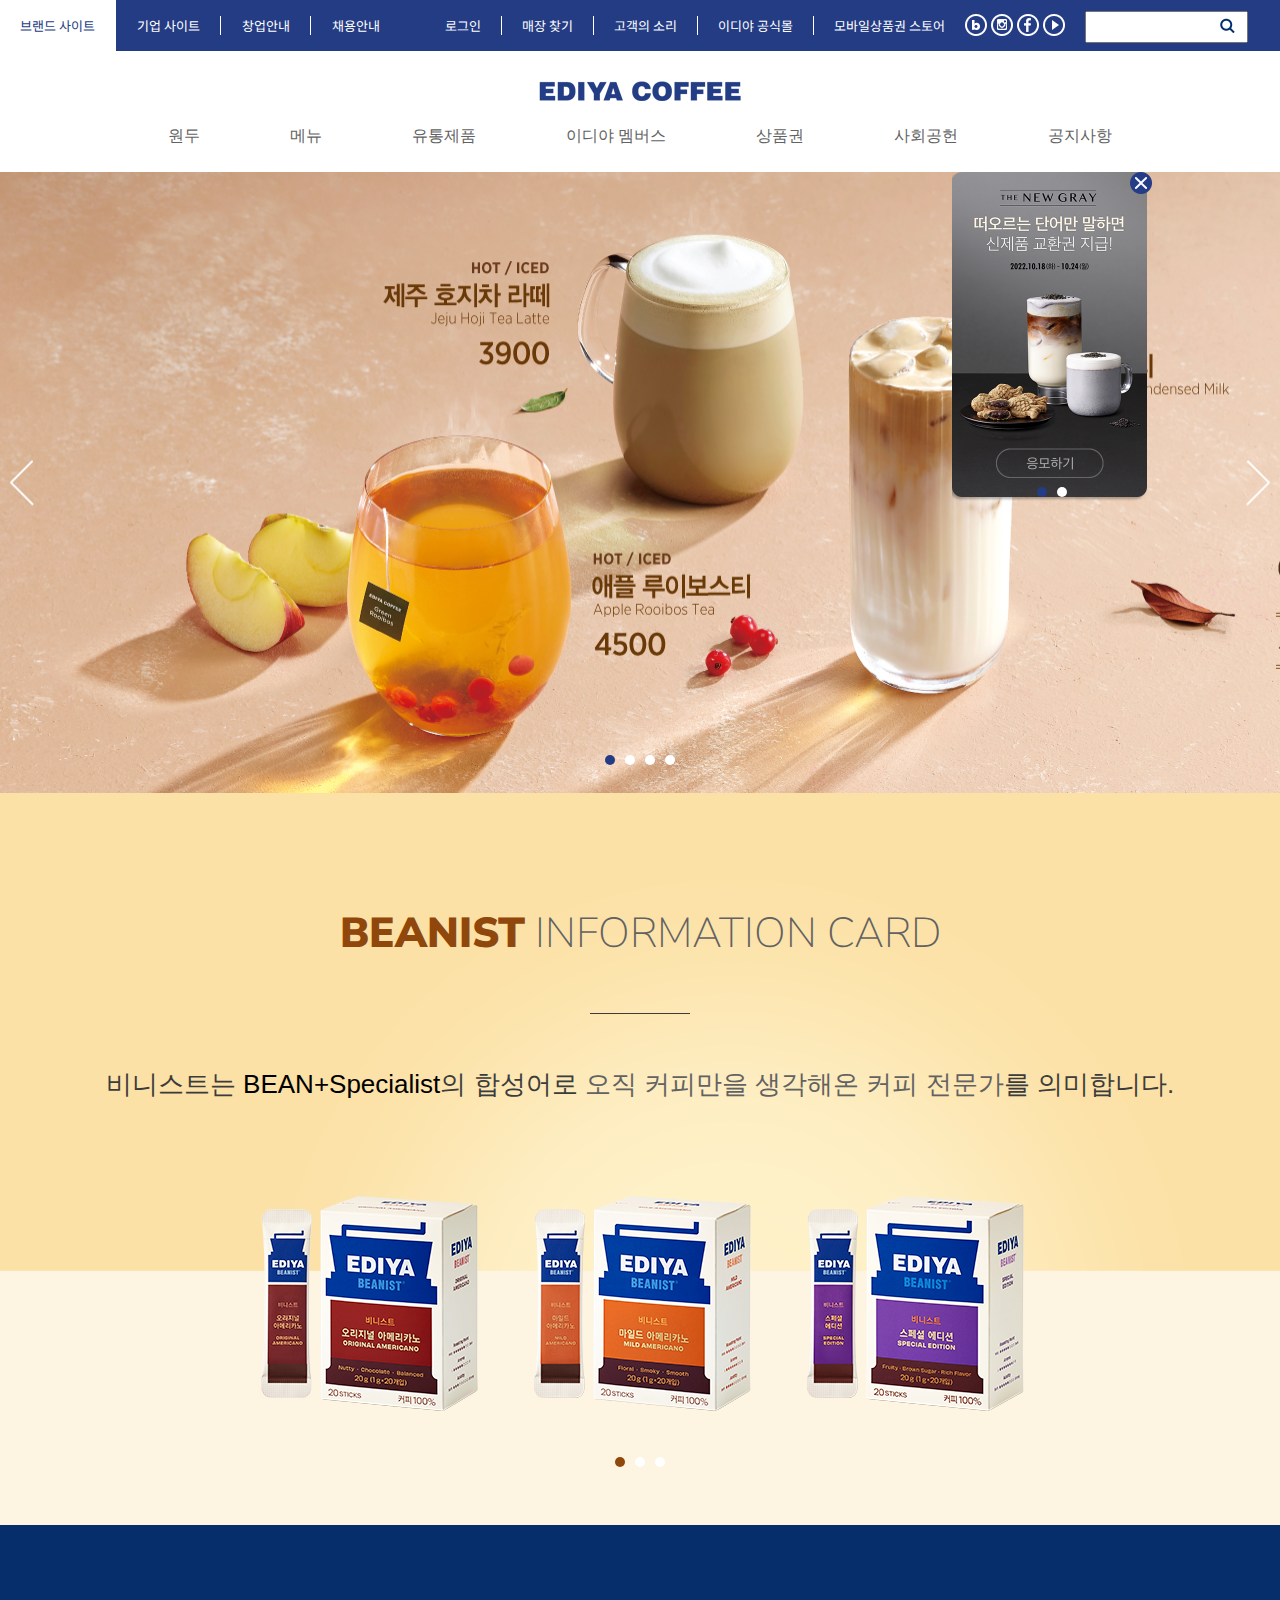
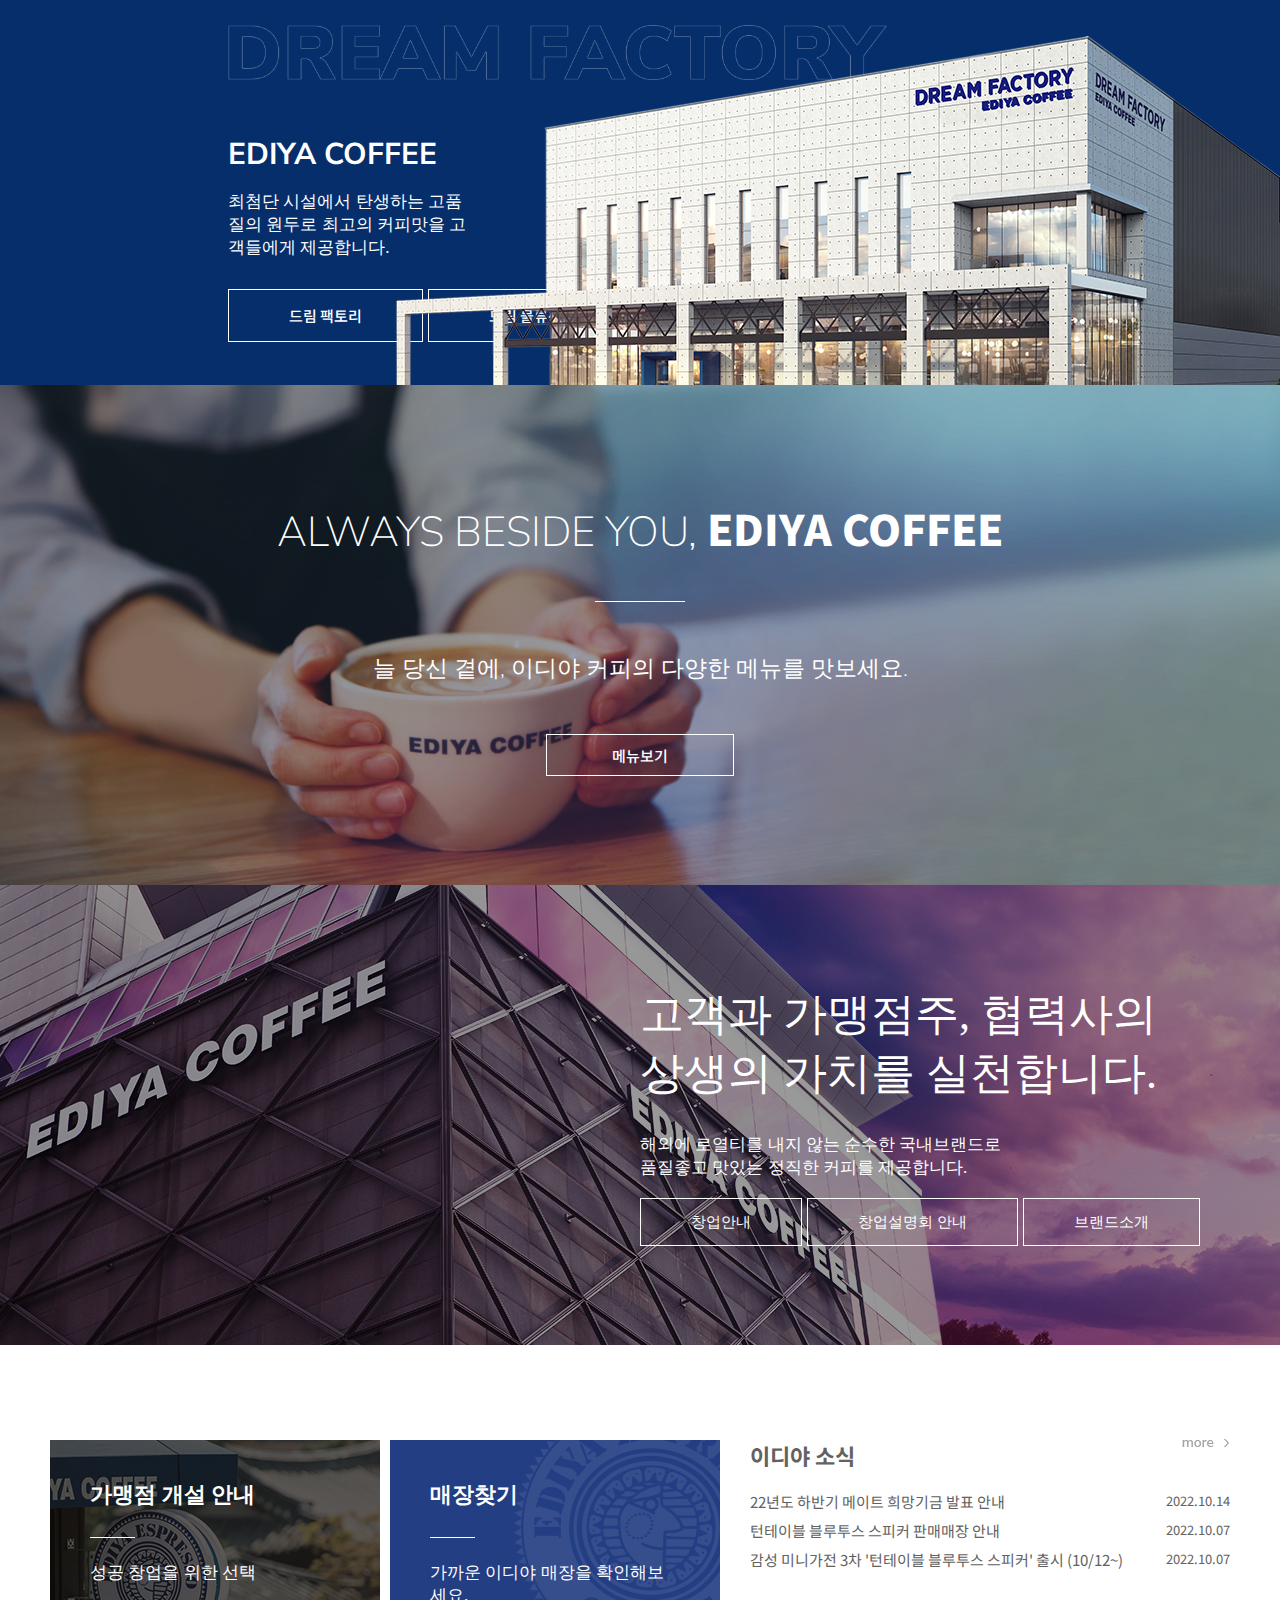
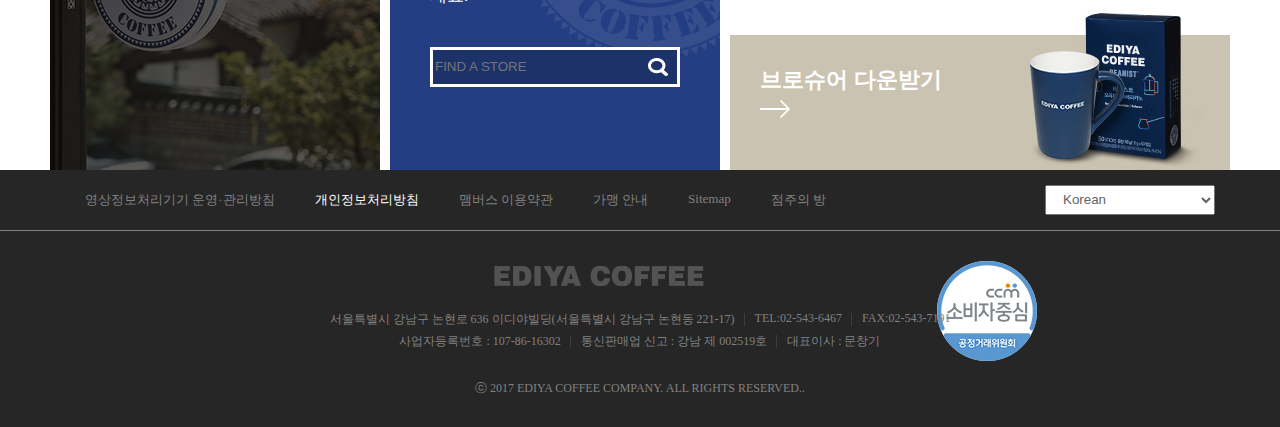
==== commit 4b747be2: "20221107" ====
--- a/index.html
+++ b/index.html
@@ -1,174 +1,179 @@
 <!DOCTYPE html>
 <html lang="en">
+
 <head>
     <meta charset="UTF-8">
     <meta http-equiv="X-UA-Compatible" content="IE=edge">
     <meta name="viewport" content="width=device-width, initial-scale=1.0">
 
-    <meta property="og:url"                content="https://operation-cwal.github.io/EDIYA-COFFEE/" />
-    <meta property="og:type"               content="website" />
-    <meta property="og:title"              content="이디야 커피" />
-    <meta property="og:description"        content="ediya coffee" />
-    <meta property="og:image"              content="img/top_logo.gif" />
-    
-    <meta property="twitter:url"                content="https://operation-cwal.github.io/EDIYA-COFFEE/" />
-    <meta property="twitter:card"               content="website" />
-    <meta property="twitter:site"               content="img/top_logo.gif" />
-    <meta property="twitter:title"              content="이디야 커피" />
-    <meta property="twitter:description"        content="ediya coffee" />
-    <meta property="twitter:image"              content="img/top_logo.gif" />
-
-    
-    
+    <meta property="og:url" content="https://operation-cwal.github.io/EDIYA-COFFEE/" />
+    <meta property="og:type" content="website" />
+    <meta property="og:title" content="이디야 커피" />
+    <meta property="og:description" content="ediya coffee" />
+    <meta property="og:image" content="img/top_logo.gif" />
+
+    <meta property="twitter:url" content="https://operation-cwal.github.io/EDIYA-COFFEE/" />
+    <meta property="twitter:card" content="website" />
+    <meta property="twitter:site" content="img/top_logo.gif" />
+    <meta property="twitter:title" content="이디야 커피" />
+    <meta property="twitter:description" content="ediya coffee" />
+    <meta property="twitter:image" content="img/top_logo.gif" />
+
+
+
     <title>EDIYA COFFE</title>
 
-    <link rel = "stylesheet" href = "./css/EDIYA COFFEE_main page.css">
+    <link rel="stylesheet" href="./css/EDIYA COFFEE_main page.css">
+    <!--     <link rel = "stylesheet" href = "css/bootstrap.css"> -->
     <script src="https://ajax.googleapis.com/ajax/libs/jquery/3.6.1/jquery.min.js"></script>
-    <script defer src = "./javascript/EDIYA COFFEE_main page.js"></script>
+    <script defer src="./javascript/EDIYA COFFEE_main page.js"></script>
 </head>
+
 <body>
 
     <!-- ------------------------------헤더------------------------------ -->
 
-    <header class = "top_nav">
-        <div class = "top_align">
-            <ul class = "nav_1"> 
-                <li class = "on">
-                    <a href = "#"> 브랜드 사이트 </a>
-                </li>
-                <li>
-                    <a href = "#"> 기업 사이트 </a>
-                </li>
-                <li>
-                    <a href = "#"> 창업안내 </a>
-                </li>
-                <li>
-                    <a href = "#"> 채용안내 </a>
-                </li>
-            </ul>
-            <div class = "nav">
-                <ul class = "nav_2">    
-                    <li>
-                        <a href = "#"> 로그인 </a>
-                    </li>
-                    <li>
-                        <a href = "#"> 매장 찾기 </a>
-                    </li>
-                    <li>
-                        <a href = "#"> 고객의 소리 </a>
-                    </li>
-                    <li>
-                        <a href = "#"> 이디야 공식몰 </a>
-                    </li>
-                    <li>
-                        <a href = "#"> 모바일상품권 스토어 </a>
+    <header class="top_nav">
+        <div class="top_align">
+            <ul class="nav_1">
+                <li class="on">
+                    <a href="#"> 브랜드 사이트 </a>
+                </li>
+                <li>
+                    <a href="#"> 기업 사이트 </a>
+                </li>
+                <li>
+                    <a href="#"> 창업안내 </a>
+                </li>
+                <li>
+                    <a href="#"> 채용안내 </a>
+                </li>
+            </ul>
+            <div class="nav">
+                <ul class="nav_2">
+                    <li>
+                        <a href="EDIYA COFFEE_sub page_login.html"> 로그인 </a>
+                    </li>
+                    <li>
+                        <a href="#"> 매장 찾기 </a>
+                    </li>
+                    <li>
+                        <a href="#"> 고객의 소리 </a>
+                    </li>
+                    <li>
+                        <a href="#"> 이디야 공식몰 </a>
+                    </li>
+                    <li>
+                        <a href="#"> 모바일상품권 스토어 </a>
                     </li>
                 </ul>
-                <div class = "icon">
-                    <a href = "https://blog.naver.com/ediya-coffee"><img src = "img/top_sns01.png"></a>
-                    <a href = "https://www.instagram.com/ediya.coffee/"><img src = "img/top_sns02.png"></a>
-                    <a href = "https://www.facebook.com/iEDIYA"><img src = "img/top_sns03.png"></a>
-                    <a href = "https://www.youtube.com/channel/UCK45lxAV_92LqR2DcQCP8Qg?view_as=subscriber"><img src = "img/top_sns04.png"></a>
-                </div>
-                <div class = "search">
-                    <form action = "#" method="post" id = "ediyaSform">
-                        <input type = "text" name = "search_key" id = "ediyaSearch" placeholder>
-                        <a style = "cursor:pointer;" onclick = "ediyaSearch_c('')">
-                            <span class = "blind">검색</span>
+                <div class="icon">
+                    <a href="https://blog.naver.com/ediya-coffee"><img src="img/top_sns01.png"></a>
+                    <a href="https://www.instagram.com/ediya.coffee/"><img src="img/top_sns02.png"></a>
+                    <a href="https://www.facebook.com/iEDIYA"><img src="img/top_sns03.png"></a>
+                    <a href="https://www.youtube.com/channel/UCK45lxAV_92LqR2DcQCP8Qg?view_as=subscriber"><img
+                            src="img/top_sns04.png"></a>
+                </div>
+                <div class="search">
+                    <form action="#" method="post" id="ediyaSform">
+                        <input type="text" name="search_key" id="ediyaSearch" placeholder>
+                        <a style="cursor:pointer;" onclick="ediyaSearch_c('')">
+                            <span class="blind">검색</span>
                         </a>
                     </form>
                 </div>
             </div>
         </div>
-        <div class = "title">
-            <a href = "http://127.0.0.1:5500/EDIYA%20COFFEE/EDIYA%20COFFEE_main%20page.html"><img src = "./img/top_logo.gif" alt = ""></a>
-            <ul class = "sub_title">
-                <li>
-                    <a href = "#">원두</a>
-                </li>
-                <li>
-                    <a href = "#">메뉴</a>
-                </li>
-                <li>
-                    <a href = "#">유통제품</a>
-                </li>
-                <li>
-                    <a href = "#">이디야 멤버스</a>
-                </li>
-                <li>
-                    <a href = "#">상품권</a>
-                </li>
-                <li>
-                    <a href = "#">사회공헌</a>
-                </li>
-                <li>
-                    <a href = "#">공지사항</a>
-                </li>
-            </ul>
-        </div>
-        <div class = "under_subtitle">
+        <div class="title">
+            <a href="EDIYA COFFEE_main page.html"><img src="./img/top_logo.gif"
+                    alt=""></a>
+            <ul class="sub_title">
+                <li>
+                    <a href="#">원두</a>
+                </li>
+                <li>
+                    <a href="#">메뉴</a>
+                </li>
+                <li>
+                    <a href="#">유통제품</a>
+                </li>
+                <li>
+                    <a href="#">이디야 멤버스</a>
+                </li>
+                <li>
+                    <a href="#">상품권</a>
+                </li>
+                <li>
+                    <a href="#">사회공헌</a>
+                </li>
+                <li>
+                    <a href="#">공지사항</a>
+                </li>
+            </ul>
+        </div>
+        <div class="under_subtitle">
             <ul>
                 <li>
-                    <a href = "#">이디야 블렌드</a>
-                </li>
-                <li>
-                    <a href = "#">음료</a>
-                    <a href = "#">푸드</a>
-                    <a href = "#">MD</a>
-                </li>
-                <li>
-                    <a href = "#">스틱커피(비니스트)</a>
-                    <a href = "#">커피믹스</a>
-                    <a href = "#">캡슐커피</a>
-                    <a href = "#">컵커피</a>
-                    <a href = "#">수출입거래</a>
-                    <a href = "#">B2B/특판/대리점 거래</a>
-                </li>
-                <li>
-                    <a href = "#">멤버스 소개</a>
-                    <a href = "#">이디야카드</a>
-                    <a href = "#">선물하기</a>
-                    <a href = "#">이디야오더</a>
-                    <a href = "#">자주하는 질문</a>
-                </li>
-                <li>
-                    <a href = "#">기프트카드</a>
-                    <a href = "#">모바일상품권</a>
-                    <a href = "#">단체·기업구매</a>
-                </li>
-                <li>
-                    <a href = "#">메이트 희망기금</a>
-                    <a href = "#">캠퍼스 희망기금</a>
-                    <a href = "#">식수위생 캠페인</a>
-                    <a href = "#">이디야의 동행</a>
-                    <a href = "#">기타 활동</a>
-                </li>
-                <li>
-                    <a href = "#">이디야 소식</a>
-                    <a href = "#">이벤트</a>
-                    <a href = "#">홈카페 레시피</a>
-                    <a href = "#">이디야 유튜브</a>
-                </li>
-            </ul>
-        </div>
-        <div class = "main_banner">
-            <div class = "close_btn">
-                <a href = "#">
-                    <img src = "./img/main_event_bn_close.png">
+                    <a href="#">이디야 블렌드</a>
+                </li>
+                <li>
+                    <a href="#">음료</a>
+                    <a href="#">푸드</a>
+                    <a href="#">MD</a>
+                </li>
+                <li>
+                    <a href="#">스틱커피(비니스트)</a>
+                    <a href="#">커피믹스</a>
+                    <a href="#">캡슐커피</a>
+                    <a href="#">컵커피</a>
+                    <a href="#">수출입거래</a>
+                    <a href="#">B2B/특판/대리점 거래</a>
+                </li>
+                <li>
+                    <a href="#">멤버스 소개</a>
+                    <a href="#">이디야카드</a>
+                    <a href="#">선물하기</a>
+                    <a href="#">이디야오더</a>
+                    <a href="#">자주하는 질문</a>
+                </li>
+                <li>
+                    <a href="#">기프트카드</a>
+                    <a href="#">모바일상품권</a>
+                    <a href="#">단체·기업구매</a>
+                </li>
+                <li>
+                    <a href="#">메이트 희망기금</a>
+                    <a href="#">캠퍼스 희망기금</a>
+                    <a href="#">식수위생 캠페인</a>
+                    <a href="#">이디야의 동행</a>
+                    <a href="#">기타 활동</a>
+                </li>
+                <li>
+                    <a href="#">이디야 소식</a>
+                    <a href="#">이벤트</a>
+                    <a href="#">홈카페 레시피</a>
+                    <a href="#">이디야 유튜브</a>
+                </li>
+            </ul>
+        </div>
+        <div class="main_banner">
+            <div class="close_btn">
+                <a href="#">
+                    <img src="./img/main_event_bn_close.png">
                 </a>
             </div>
-            <div class = "banner_slide">
-                <a href = "#"><img src = "./img/blackimja_bn.png"></a>
-                <a href = "#"><img src = "./img/cup_bn.png"></a>
-            </div>
-            <ul class = "banner_btn">
-                <li>
-                    <input id = "banner_btn_1" type = "checkbox">
-                    <label for = "banner_btn_1" class = "on"> </label>
-                </li>
-                <li>
-                    <input id = "banner_btn_2" type = "checkbox">
-                    <label for = "banner_btn_2"> </label>
+            <div class="banner_slide">
+                <a href="#"><img src="./img/blackimja_bn.png"></a>
+                <a href="#"><img src="./img/cup_bn.png"></a>
+            </div>
+            <ul class="banner_btn">
+                <li>
+                    <input id="banner_btn_1" type="checkbox">
+                    <label for="banner_btn_1" class="on"> </label>
+                </li>
+                <li>
+                    <input id="banner_btn_2" type="checkbox">
+                    <label for="banner_btn_2"> </label>
                 </li>
             </ul>
         </div>
@@ -179,92 +184,92 @@
     <!-- ------------------------------메인 배너------------------------------ -->
 
     <main>
-        <div class = "visual_1">
-            <div class = "slider">
-                <a href = "#"><img src = "./img/서비스고수 640.jpg" alt = "page1"></a>
-                <a href = "#"><img src = "./img/하나원큐페이640.jpg" alt = "page2"></a>
-                <a href = "#"><img src = "./img/타임립스 640.jpg" alt = "page3"></a>
-                <a href = "#"><img src = "./img/살얼음식혜 640.jpg" alt = "page4"></a>
-            </div>
-            <div class = "page_btn">
-                <div class = "page_a_btn">
-                    <a href = "#"><img src = "./img/main_visual_prev.png" data-btn = "prev"></a>
-                    <a href = "#"><img src = "./img/main_visual_next.png" data-btn = "next"></a>
-                </div>
-                <ul class = "page_c_btn">
-                    <li>
-                        <input id = "page_c_btn_1" type = "checkbox">
-                        <label for = "page_c_btn_1" class = "on"> </label>
-                    </li>
-                    <li>
-                        <input id = "page_c_btn_2" type = "checkbox">
-                        <label for = "page_c_btn_2"> </label>
-                    </li>
-                    <li>
-                        <input id = "page_c_btn_3" type = "checkbox">
-                        <label for = "page_c_btn_3"> </label>
-                    </li>
-                    <li>
-                        <input id = "page_c_btn_4" type = "checkbox">
-                        <label for = "page_c_btn_4"> </label>
+        <div class="visual_1">
+            <div class="slider">
+                <a href="#"><img src="./img/서비스고수 640.jpg" alt="page1"></a>
+                <a href="#"><img src="./img/하나원큐페이640.jpg" alt="page2"></a>
+                <a href="EDIYA COFFEE_sub page_event.html"><img src="./img/IMG_1666169932257.jpg" alt="page3"></a>
+                <a href="#"><img src="./img/타임립스 640.jpg" alt="page4"></a>
+            </div>
+            <div class="page_btn">
+                <div class="page_a_btn">
+                    <a href="#"><img src="./img/main_visual_prev.png" data-btn="prev"></a>
+                    <a href="#"><img src="./img/main_visual_next.png" data-btn="next"></a>
+                </div>
+                <ul class="page_c_btn">
+                    <li>
+                        <input id="page_c_btn_1" type="checkbox">
+                        <label class="on" for="page_c_btn_1"> </label>
+                    </li>
+                    <li>
+                        <input id="page_c_btn_2" type="checkbox">
+                        <label for="page_c_btn_2"> </label>
+                    </li>
+                    <li>
+                        <input id="page_c_btn_3" type="checkbox">
+                        <label for="page_c_btn_3"> </label>
+                    </li>
+                    <li>
+                        <input id="page_c_btn_4" type="checkbox">
+                        <label for="page_c_btn_4"> </label>
                     </li>
                 </ul>
             </div>
         </div>
 
-    <!-- ------------------------------메인 배너 end------------------------------ -->
-
-    <!-- ------------------------------비니스트 배너------------------------------ -->
-
-    <div class = "visual_2">
-        <div class = "title_beanist">
-            <h2>
-                <em>BEANIST</em>
-                INFORMATION CARD
-            </h2>
-            <H3>비니스트는 <em>BEAN+Specialist</em>의 합성어로 <em>오직 커피만을 생각해온 커피 전문가</em>를 의미합니다.</H3>
-        </div>
-        <div class = "beanist_pic">
-            <ul>
-                <li class = "americano">
-                    <a href = "#"><img src="./img/main_beanist_ame01.png"></a>
-                    <a href = "#"><img src="./img/main_beanist_ame02.png"></a>
-                    <a href = "#"><img src="./img/main_beanist_ame03.png"></a>
-                </li>
-                <li class = "latte">
-                    <a href = "#"><img src="./img/main_beanist_latte01.png"></a>
-                    <a href = "#"><img src="./img/main_beanist_latte02.png"></a>
-                    <a href = "#"><img src="./img/main_beanist_latte03.png"></a>
-                    <a href = "#"><img src="./img/main_beanist_latte04.png"></a>
-                </li>
-                <li class = "coffee_mix">
-                    <a href = "#"><img src="./img/main_beanist_mix01.png"></a>
-                    <a href = "#"><img src="./img/main_beanist_mix02.png"></a>
-                </li>
-            </ul>
-        </div>
-        <ul class = "beanist_btn">
-            <li>
-                <input id = "beanist_btn_1" type = "checkbox">
-                <label for = "beanist_btn_1"> </label>
-            </li>
-            <li>
-                <input id = "beanist_btn_2" type = "checkbox">
-                <label for = "beanist_btn_2"> </label>
-            </li>
-            <li>
-                <input id = "beanist_btn_3" type = "checkbox">
-                <label for = "beanist_btn_3"> </label>
-            </li>
-        </ul>
-    </div>
-
-    <!-- ------------------------------비니스트 배너 end------------------------------ -->
-    
-    <!-- ------------------------------드림팩토리------------------------------ -->
-    
-    <div class = "dream_factory">
-            <div class = "df_text">
+        <!-- ------------------------------메인 배너 end------------------------------ -->
+
+        <!-- ------------------------------비니스트 배너------------------------------ -->
+
+        <div class="visual_2">
+            <div class="title_beanist">
+                <h2>
+                    <em>BEANIST</em>
+                    INFORMATION CARD
+                </h2>
+                <H3>비니스트는 <em>BEAN+Specialist</em>의 합성어로 <em>오직 커피만을 생각해온 커피 전문가</em>를 의미합니다.</H3>
+            </div>
+            <div class="beanist_pic">
+                <ul>
+                    <li>
+                        <a href="EDIYA_COFFEE_sub page_beanist.html"><img src="./img/main_beanist_ame01.png"></a>
+                        <a href="EDIYA_COFFEE_sub page_beanist.html"><img src="./img/main_beanist_ame02.png"></a>
+                        <a href="EDIYA_COFFEE_sub page_beanist.html"><img src="./img/main_beanist_ame03.png"></a>
+                    </li>
+                    <li>
+                        <a href="#"><img src="./img/main_beanist_latte01.png"></a>
+                        <a href="#"><img src="./img/main_beanist_latte02.png"></a>
+                        <a href="#"><img src="./img/main_beanist_latte03.png"></a>
+                        <a href="#"><img src="./img/main_beanist_latte04.png"></a>
+                    </li>
+                    <li>
+                        <a href="#"><img src="./img/main_beanist_mix01.png"></a>
+                        <a href="#"><img src="./img/main_beanist_mix02.png"></a>
+                    </li>
+                </ul>
+            </div>
+            <ul class="beanist_btn">
+                <li>
+                    <input id="beanist_btn_1" type="checkbox">
+                    <label class="on" for="beanist_btn_1"> </label>
+                </li>
+                <li>
+                    <input id="beanist_btn_2" type="checkbox">
+                    <label for="beanist_btn_2"> </label>
+                </li>
+                <li>
+                    <input id="beanist_btn_3" type="checkbox">
+                    <label for="beanist_btn_3"> </label>
+                </li>
+            </ul>
+        </div>
+
+        <!-- ------------------------------비니스트 배너 end------------------------------ -->
+
+        <!-- ------------------------------드림팩토리------------------------------ -->
+
+        <div class="dream_factory">
+            <div class="df_text">
                 <h2>
                     <em>DREAM FACTORY</em>
                     EDIYA COFFEE
@@ -273,39 +278,39 @@
                     최첨단 시설에서 탄생하는 고품질의 원두로
                     <span>최고의 커피맛을 고객들에게 제공합니다.</span>
                 </p>
-                <div class = "df_link">
-                    <a href = "#">드림 팩토리</a>
-                    <a href = "#">드림 물류센터</a>
-                </div>
-            </div>
-            <div class = "df_img">
+                <div class="df_link">
+                    <a href="#">드림 팩토리</a>
+                    <a href="#">드림 물류센터</a>
+                </div>
+            </div>
+            <div class="df_img">
                 <img src="./img/dream_factory.png">
             </div>
         </div>
 
-    <!-- ------------------------------드림팩토리 end------------------------------ -->
-    
-    <!-- ------------------------------비사이드------------------------------ -->
-    
-    <div class = "beside">
-        <div class = "beside_title">
-            <h2>ALWAYS BESIDE YOU, <em>EDIYA COFFEE</em></h2>
-            <h3>늘 당신 곁에, 이디야 커피의 다양한 메뉴를 맛보세요.</h3>
-        </div>
-            <div class = "beside_menu">
-                <a href = "#">메뉴보기</a>
-            </div>
-        </div>
-
-    <!-- ------------------------------비사이드 end------------------------------ -->
-    
-    <!-- ------------------------------브랜드------------------------------ -->
-    
-    <div class = "brand">
-        <div class = "brand_text">
-            <div class = "brand_title">
+        <!-- ------------------------------드림팩토리 end------------------------------ -->
+
+        <!-- ------------------------------비사이드------------------------------ -->
+
+        <div class="beside">
+            <div class="beside_title">
+                <h2>ALWAYS BESIDE YOU, <em>EDIYA COFFEE</em></h2>
+                <h3>늘 당신 곁에, 이디야 커피의 다양한 메뉴를 맛보세요.</h3>
+            </div>
+            <div class="beside_menu">
+                <a href="#">메뉴보기</a>
+            </div>
+        </div>
+
+        <!-- ------------------------------비사이드 end------------------------------ -->
+
+        <!-- ------------------------------브랜드------------------------------ -->
+
+        <div class="brand">
+            <div class="brand_text">
+                <div class="brand_title">
                     <h2>
-                        고객과 가맹점주, 협력사의 
+                        고객과 가맹점주, 협력사의
                         <br>상생의 가치를 실천합니다.
                     </h2>
                     <p>
@@ -313,116 +318,116 @@
                         <br>품질좋고 맛있는 정직한 커피를 제공합니다.
                     </p>
                 </div>
-                <div class = "brand_menu">
-                    <a href = "#">창업안내</a>
-                    <a href = "#">창업설명회 안내</a>
-                    <a href = "#">브랜드소개</a>
-                </div>
-            </div>
-        </div>
-
-    <!-- ------------------------------브랜드 end------------------------------ -->
-    
-    <!-- ------------------------------하단 메뉴------------------------------ -->
-    
-    <div class = "bottom_menu">
-        <ul>
-            <li class = "box_1">
-                    <a href = "#"></a>
+                <div class="brand_menu">
+                    <a href="#">창업안내</a>
+                    <a href="#">창업설명회 안내</a>
+                    <a href="#">브랜드소개</a>
+                </div>
+            </div>
+        </div>
+
+        <!-- ------------------------------브랜드 end------------------------------ -->
+
+        <!-- ------------------------------하단 메뉴------------------------------ -->
+
+        <div class="bottom_menu">
+            <ul>
+                <li class="box_1">
+                    <a href="#"></a>
                     <h2>가맹점 개설 안내</h2>
                     <p>성공 창업을 위한 선택</p>
                 </li>
-                <li class = "box_2">
+                <li class="box_2">
                     <h2>매장찾기</h2>
                     <p>가까운 이디야 매장을 확인해보세요.</p>
-                    <div class = "store_search">
-                        <form id = "findstore" method = "post">
-                            <input type = "text" name = "search_key" id = "Searchstore" placeholder = "FIND A STORE">
-                            <a style = "cursor:pointer;" onclick = "Searchstore('')">
-                                <span class = "blind">검색</span>
-                            </a>    
+                    <div class="store_search">
+                        <form id="findstore" method="post">
+                            <input type="text" name="search_key" id="Searchstore" placeholder="FIND A STORE">
+                            <a style="cursor:pointer;" onclick="Searchstore('')">
+                                <span class="blind">검색</span>
+                            </a>
                         </form>
                     </div>
                 </li>
             </ul>
-            <div class = "box_3">
-                <div class = "msg_board">
-                    <div class = "msg_text">
+            <div class="box_3">
+                <div class="msg_board">
+                    <div class="msg_text">
                         <h2>이디야 소식</h2>
-                        <div class = "more_btn">
-                            <a href = "#">
-                                <img src = "./img/main_news_more.png">
+                        <div class="more_btn">
+                            <a href="#">
+                                <img src="./img/main_news_more.png">
                             </a>
                         </div>
                     </div>
-                    <div class = "msgs">
+                    <div class="msgs">
                         <ul>
                             <li>
-                                <a href = "#">턴테이블 블루투스 스피커 판매매장 안내</a>
+                                <a href="EDIYA COFFE_sub page_notice.html">22년도 하반기 메이트 희망기금 발표 안내</a>
+                                <span>2022.10.14</span>
+                            </li>
+                            <li>
+                                <a href="#">턴테이블 블루투스 스피커 판매매장 안내</a>
                                 <span>2022.10.07</span>
                             </li>
                             <li>
-                                <a href = "#">감성 미니가전 3차 '턴테이블 블루투스 스피커' 출시 (10/12~)</a>
+                                <a href="#">감성 미니가전 3차 '턴테이블 블루투스 스피커' 출시 (10/12~)</a>
                                 <span>2022.10.07</span>
-                            </li>
-                            <li>
-                                <a href = "#">초코 할로윈 세트 판매매장 안내</a>
-                                <span>2022.09.27</span>
                             </li>
                         </ul>
                     </div>
                 </div>
-                <div class = "brochure">
-                    <a href = "#"></a>
+                <div class="brochure">
+                    <a href="#"></a>
                     <h2>브로슈어 다운받기</h2>
-                    <img src = "img/main_brochure_img.png">
+                    <img src="img/main_brochure_img.png">
                 </div>
             </div>
         </div>
     </main>
-    
+
     <!-- ------------------------------하단 메뉴 end------------------------------ -->
-    
+
     <!-- ------------------------------풋터------------------------------ -->
-    
+
     <footer>
-        <div class = "bot_align">
-            <div class = "bot_list">
-                <ul class = "bot_nav">
-                    <li>
-                        <a href = "#"> 영상정보처리기기 운영·관리방침</a>
-                    </li>
-                    <li>
-                        <a href = "#"> 개인정보처리방침</a>
-                    </li>
-                    <li>
-                        <a href = "#"> 맴버스 이용약관</a>
-                    </li>
-                    <li>
-                        <a href = "#"> 가맹 안내</a>
-                    </li>
-                    <li>
-                        <a href = "#"> Sitemap</a>
-                    </li>
-                    <li>
-                        <a href = "#"> 점주의 방</a>
+        <div class="bot_align">
+            <div class="bot_list">
+                <ul class="bot_nav">
+                    <li>
+                        <a href="#"> 영상정보처리기기 운영·관리방침</a>
+                    </li>
+                    <li>
+                        <a href="#"> 개인정보처리방침</a>
+                    </li>
+                    <li>
+                        <a href="#"> 맴버스 이용약관</a>
+                    </li>
+                    <li>
+                        <a href="#"> 가맹 안내</a>
+                    </li>
+                    <li>
+                        <a href="#"> Sitemap</a>
+                    </li>
+                    <li>
+                        <a href="#"> 점주의 방</a>
                     </li>
                 </ul>
-                <select class = "bot_lang">
+                <select class="bot_lang">
                     <option>Korean</option>
                     <option>English</option>
                     <option>chinese</option>
                 </select>
             </div>
-            <div class = "bot_ccm">
-                <img src = "img/footer_ccm (1).png">
-            </div>
-            <div class = "bot_text">
-                <div class = "bot_logo">
-                    <img src = "img/bottom_logo.gif">
-                </div>
-                <div class = "bot_menu">
-                    <ul class = "bot_address">
+            <div class="bot_ccm">
+                <img src="img/footer_ccm (1).png">
+            </div>
+            <div class="bot_text">
+                <div class="bot_logo">
+                    <img src="img/bottom_logo.gif">
+                </div>
+                <div class="bot_menu">
+                    <ul class="bot_address">
                         <li>
                             <span>서울특별시 강남구 논현로 636 이디야빌딩(서울특별시 강남구 논현동 221-17)</span>
                         </li>
@@ -433,19 +438,19 @@
                             <span>FAX:02-543-7191</span>
                         </li>
                     </ul>
-                    <ul class = "bot_address2">
+                    <ul class="bot_address2">
                         <li>
                             <span>사업자등록번호 : 107-86-16302</span>
                         </li>
                         <li>
                             <span>통신판매업 신고 : 강남 제 002519호</span>
                         </li>
-                        <li> 
+                        <li>
                             <span>대표이사 : 문창기</span>
                         </li>
                     </ul>
                 </div>
-                <div class = "bot_copyright">
+                <div class="bot_copyright">
                     <p>ⓒ 2017 EDIYA COFFEE COMPANY. ALL RIGHTS RESERVED..</p>
                 </div>
             </div>
@@ -453,4 +458,5 @@
     </footer>
     <!-- ------------------------------풋터 end------------------------------ -->
 </body>
+
 </html>--- a/css/EDIYA COFFEE_main page.css
+++ b/css/EDIYA COFFEE_main page.css
@@ -281,7 +281,7 @@
     margin: 5px;
 }
 
-.page_c_btn li label.on{
+.visual_1 .page_btn .page_c_btn li label.on{
     background-color: #243c84;
 }
 .visual_1 .page_btn .page_c_btn label:hover{
@@ -349,30 +349,30 @@
     text-align: center;
     height:283px;
 }
-.visual_2 .beanist_pic ul .americano{
+.visual_2 .beanist_pic ul li:nth-child(1){
     flex-shrink:0;
     width:100%;
     margin:0.2%;
 }
-.visual_2 .beanist_pic ul .americano a{
+.visual_2 .beanist_pic ul li:nth-child(1) a{
     margin:2%
 }
-.visual_2 .beanist_pic ul .americano a img{}
-
-
-.visual_2 .beanist_pic ul.latte{
+.visual_2 .beanist_pic ul li:nth-child(1) a img{}
+
+
+.visual_2 .beanist_pic ul li:nth-child(2){
     flex-shrink:0;
     width:100%;
 }
-.visual_2 .beanist_pic ul .latte a{}
-.visual_2 .beanist_pic ul .latte a img{}
-
-.visual_2 .beanist_pic ul .coffee_mix{
+.visual_2 .beanist_pic ul li:nth-child(2) a{}
+.visual_2 .beanist_pic ul li:nth-child(2) a img{}
+
+.visual_2 .beanist_pic ul li:nth-child(3){
     flex-shrink:0;
     width:100%;
 }
-.visual_2 .beanist_pic ul .coffee_mix a{}
-.visual_2 .beanist_pic ul .coffee_mix a img{}
+.visual_2 .beanist_pic ul li:nth-child(3) a{}
+.visual_2 .beanist_pic ul li:nth-child(3) a img{}
 
 .visual_2 .beanist_btn{
     display:flex;
@@ -394,7 +394,7 @@
 .visual_2 .beanist_btn li label:hover{
     background-color: #90470c;
 }
-.visual_2 .beanist_btn li input:checked + label{
+.beanist_btn li label.on{
     background-color: #90470c;
 }
 
